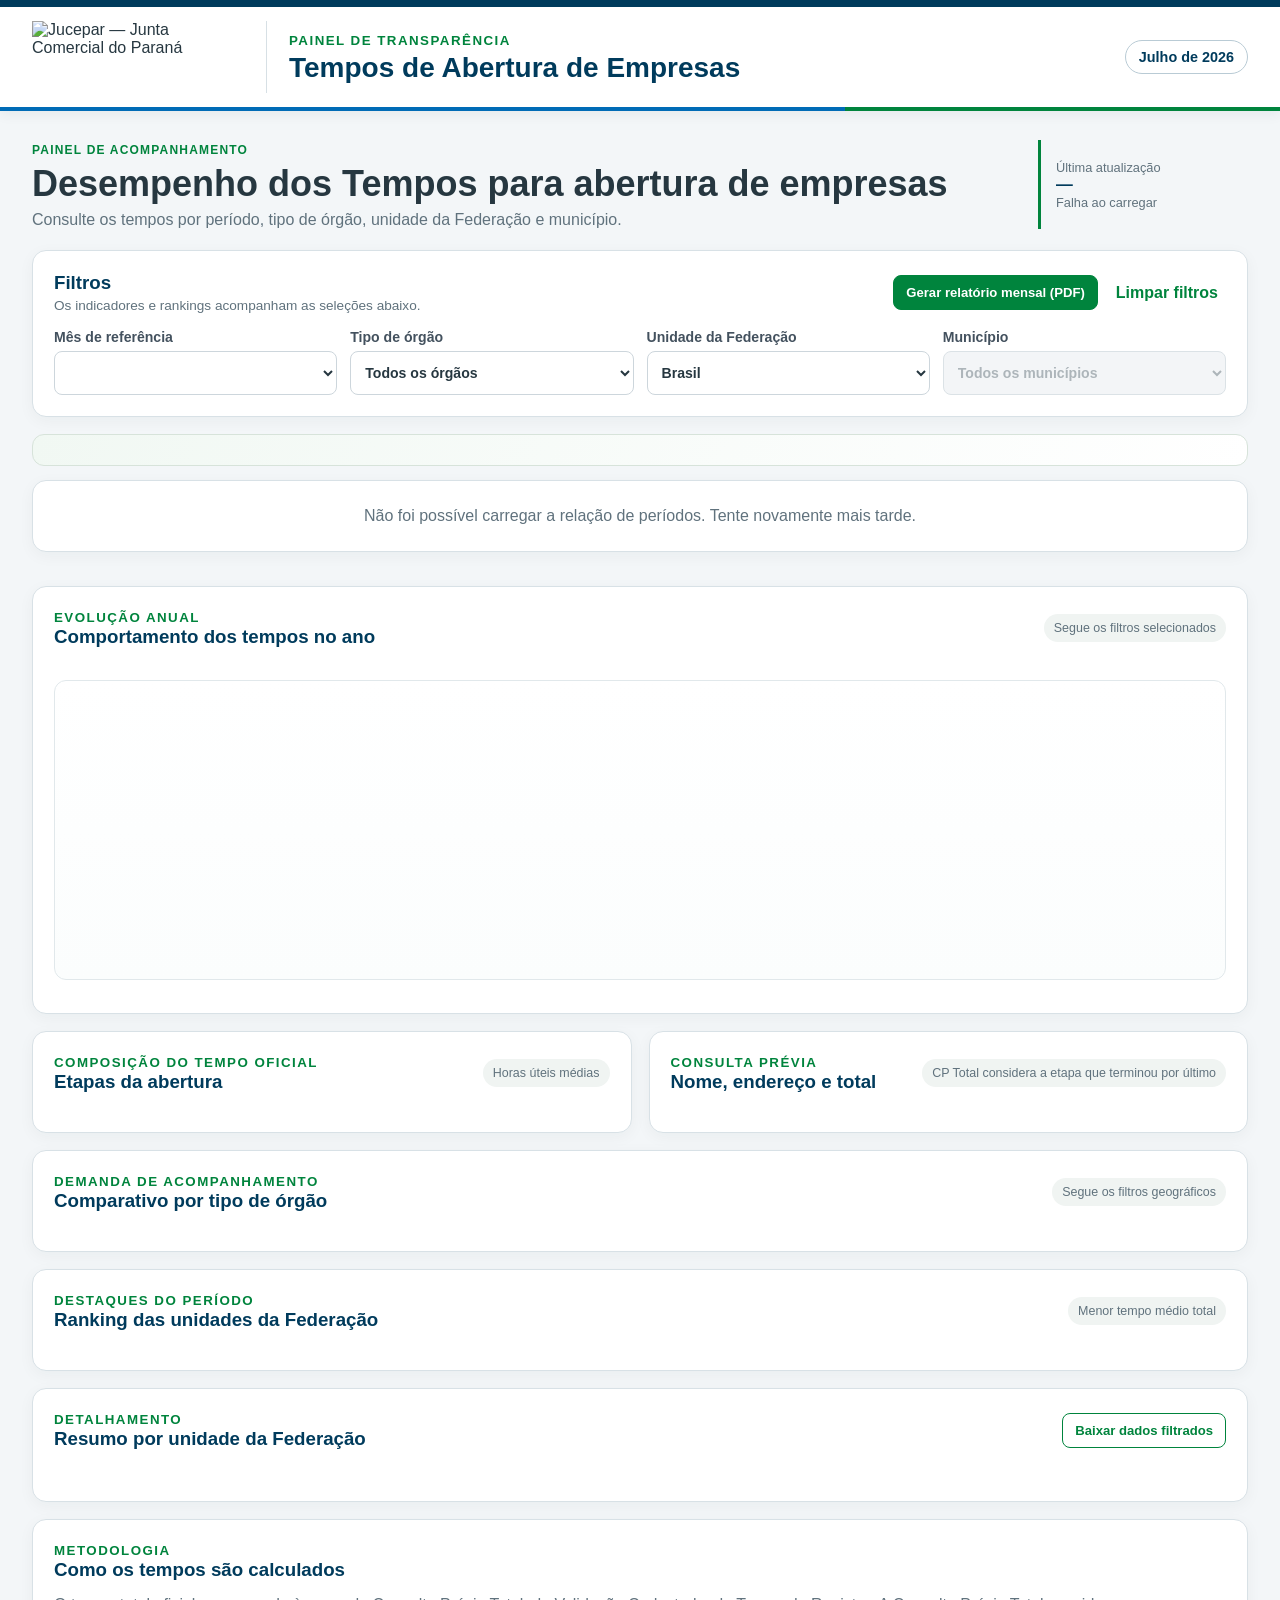
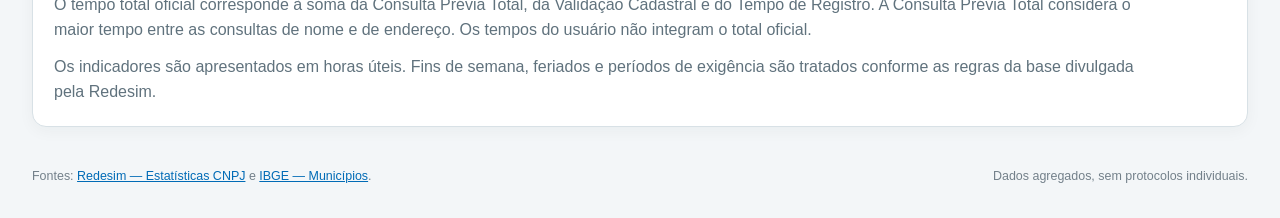
==== index.html @ 3cfc3745 "Add files via upload" ====
<!doctype html>
<html lang="pt-BR">
<head>
  <meta charset="utf-8">
  <meta name="viewport" content="width=device-width,initial-scale=1">
  <meta name="description" content="Painel de Tempos de Abertura de Empresas da Jucepar">
  <title>PAINEL DE TEMPOS DE ABERTURA DE EMPRESAS — Jucepar</title>
  <link rel="stylesheet" href="estilos.css">
</head>
<body>
  <header class="topo">
    <div class="topo-interno">
      <img src="imagens/jucepar-logo-horizontal.png" alt="Jucepar — Junta Comercial do Paraná">
      <div>
        <small>Painel de transparência</small>
        <h1>Tempos de Abertura de Empresas</h1>
      </div>
      <span id="competencia-topo">Julho de 2026</span>
    </div>
  </header>

  <main class="pagina">
    <section class="apresentacao">
      <div>
        <b>Painel de acompanhamento</b>
        <h2>Desempenho dos Tempos para abertura de empresas</h2>
        <p>Consulte os tempos por período, tipo de órgão, unidade da Federação e município.</p>
      </div>
      <aside>
        <small>Última atualização</small>
        <strong id="atualizacao">—</strong>
        <small id="status-dados">Carregando dados</small>
      </aside>
    </section>

    <section class="caixa filtros" aria-labelledby="titulo-filtros">
      <div class="titulo-secao">
        <div>
          <h3 id="titulo-filtros">Filtros</h3>
          <p>Os indicadores e rankings acompanham as seleções abaixo.</p>
        </div>
        <div class="acoes-filtros">
          <button id="gerar-relatorio" class="botao principal" type="button">Gerar relatório mensal (PDF)</button>
          <button id="limpar" class="botao-link" type="button">Limpar filtros</button>
        </div>
      </div>
      <div class="grade-filtros">
        <label>Mês de referência<select id="periodo"></select></label>
        <label>Tipo de órgão<select id="orgao"><option value="TODOS">Todos os órgãos</option></select></label>
        <label>Unidade da Federação<select id="uf"><option value="BR">Brasil</option></select></label>
        <label>Município<select id="municipio" disabled><option value="">Todos os municípios</option></select></label>
      </div>
    </section>

    <aside id="avisos-periodos" class="aviso-periodos oculto" aria-live="polite"></aside>

    <section id="recorte" class="recorte" aria-live="polite"></section>
    <section id="indicadores" class="indicadores" aria-live="polite"></section>

    <section class="caixa evolucao-anual" aria-labelledby="titulo-evolucao">
      <div class="cabecalho-caixa">
        <div><small>Evolução anual</small><h3 id="titulo-evolucao">Comportamento dos tempos no ano</h3></div>
        <span id="evolucao-recorte">Segue os filtros selecionados</span>
      </div>
      <div id="evolucao-controles" class="evolucao-controles" role="group" aria-label="Indicador apresentado no gráfico"></div>
      <div id="evolucao-grafico" class="grafico-linha" aria-live="polite"></div>
      <p id="evolucao-nota" class="nota"></p>
    </section>

    <div class="duas-colunas">
      <section class="caixa">
        <div class="cabecalho-caixa">
          <div><small>Composição do tempo oficial</small><h3>Etapas da abertura</h3></div>
          <span>Horas úteis médias</span>
        </div>
        <div id="composicao" class="barras"></div>
      </section>
      <section class="caixa">
        <div class="cabecalho-caixa">
          <div><small>Consulta Prévia</small><h3>Nome, endereço e total</h3></div>
          <span>CP Total considera a etapa que terminou por último</span>
        </div>
        <div id="consulta-previa" class="barras"></div>
      </section>
    </div>

    <section class="caixa">
      <div class="cabecalho-caixa">
        <div><small>Demanda de acompanhamento</small><h3>Comparativo por tipo de órgão</h3></div>
        <span>Segue os filtros geográficos</span>
      </div>
      <div class="tabela-wrap"><table id="comparativo-orgaos"></table></div>
    </section>

    <section class="caixa">
      <div class="cabecalho-caixa">
        <div><small>Destaques do período</small><h3 id="ranking-titulo">Ranking das unidades da Federação</h3></div>
        <span id="ranking-info">Menor tempo médio total</span>
      </div>
      <div id="ranking-destaques" class="ranking"></div>
    </section>

    <section class="caixa">
      <div class="cabecalho-caixa">
        <div><small>Detalhamento</small><h3 id="tabela-titulo">Resumo por unidade da Federação</h3></div>
        <div class="acoes-cabecalho">
          <button id="mostrar-todos-municipios" class="botao oculto" type="button" aria-expanded="false">Mostrar todos os municípios</button>
          <button id="baixar" class="botao" type="button">Baixar dados filtrados</button>
        </div>
      </div>
      <div class="tabela-wrap"><table id="tabela-detalhes"></table></div>
      <p id="nota-ranking" class="nota"></p>
    </section>

    <section class="caixa metodologia">
      <div><small>Metodologia</small><h3>Como os tempos são calculados</h3></div>
      <p>O tempo total oficial corresponde à soma da Consulta Prévia Total, da Validação Cadastral e do Tempo de Registro. A Consulta Prévia Total considera o maior tempo entre as consultas de nome e de endereço. Os tempos do usuário não integram o total oficial.</p>
      <p>Os indicadores são apresentados em horas úteis. Fins de semana, feriados e períodos de exigência são tratados conforme as regras da base divulgada pela Redesim.</p>
    </section>
  </main>

  <footer class="rodape">
    <span>Fontes: <a href="https://estatistica.redesim.gov.br/tempos-abertura" target="_blank" rel="noopener">Redesim — Estatísticas CNPJ</a> e <a href="https://www.ibge.gov.br/explica/codigos-dos-municipios.php" target="_blank" rel="noopener">IBGE — Municípios</a>.</span>
    <span>Dados agregados, sem protocolos individuais.</span>
  </footer>

  <script src="painel.js" defer></script>
</body>
</html>
---- estilos.css ----
:root{
  --azul:#003b5c;--azul2:#006bb6;--verde:#00843d;--verde2:#16a05a;
  --texto:#263740;--muted:#60727d;--linha:#d8e1e6;--fundo:#f3f6f8;--branco:#fff;
  --oab:#8f1d2c;--sombra:0 4px 16px #1f372b0b
}
*{box-sizing:border-box}
html{scroll-behavior:smooth}
body{margin:0;background:var(--fundo);color:var(--texto);font-family:"Segoe UI",Arial,sans-serif;font-size:16px}
button,input,select{font:inherit}.oculto{display:none!important}
.topo{position:relative;background:#fff;border-top:7px solid var(--azul);border-bottom:4px solid var(--azul2);box-shadow:0 3px 12px #15364712}
.topo:after{content:"";position:absolute;right:0;bottom:-4px;width:34%;height:4px;background:var(--verde)}
.topo-interno{max-width:1440px;margin:auto;padding:14px 32px;display:flex;align-items:center;gap:22px}
.topo img{width:235px;height:72px;object-fit:contain;object-position:left;padding-right:22px;border-right:1px solid #d7e0e5}
.topo small,.cabecalho-caixa small,.metodologia small{color:var(--verde);font-weight:800;text-transform:uppercase;letter-spacing:.11em}
.topo h1{margin:3px 0 0;color:var(--azul);font-size:1.75rem}
.topo-interno>span{margin-left:auto;border:1px solid #b9cbd5;border-radius:99px;padding:8px 13px;color:var(--azul);font-weight:700;font-size:.9rem}
.pagina{max-width:1440px;margin:auto;padding:29px 32px 20px}
.apresentacao{display:flex;justify-content:space-between;gap:30px;margin-bottom:21px}
.apresentacao b{color:var(--verde);text-transform:uppercase;letter-spacing:.1em;font-size:.75rem}
.apresentacao h2{margin:5px 0 7px;font-size:2.25rem;line-height:1.15}
.apresentacao p,.titulo-secao p{margin:0;color:var(--muted)}
.apresentacao aside{border-left:3px solid var(--verde);padding-left:15px;display:grid;align-content:center;min-width:210px}
.apresentacao aside small{color:var(--muted);font-size:.8rem}.apresentacao aside strong{font-size:1.05rem;color:var(--azul)}
.caixa,.indicador{background:#fff;border:1px solid var(--linha);border-radius:14px;box-shadow:var(--sombra)}
.caixa{padding:21px;margin-bottom:17px}
.titulo-secao,.cabecalho-caixa{display:flex;justify-content:space-between;align-items:center;gap:18px}
.titulo-secao h3,.cabecalho-caixa h3,.metodologia h3{margin:0;color:var(--azul)}
.titulo-secao p{font-size:.85rem;margin-top:4px}.cabecalho-caixa{margin-bottom:18px}
.cabecalho-caixa>span{font-size:.78rem;color:var(--muted);background:#f0f4f2;padding:7px 10px;border-radius:99px;text-align:center}
.botao-link{border:0;background:none;color:var(--verde);font-weight:700;cursor:pointer;padding:8px}
.acoes-filtros{display:flex;align-items:center;justify-content:flex-end;gap:10px;flex-wrap:wrap}
.grade-filtros{display:grid;grid-template-columns:repeat(4,1fr);gap:13px;margin-top:16px}
label{font-size:.88rem;font-weight:700;color:#43515e}select{width:100%;margin-top:6px;height:44px;border:1px solid #cdd6dc;border-radius:8px;background:#fff;padding:0 10px;color:var(--texto)}
select:focus,button:focus-visible{outline:3px solid #61a9d466;outline-offset:2px}select:disabled{background:#eef2f4;color:#8b969d}
.aviso-periodos{margin:-2px 0 14px;padding:13px 17px;border:1px solid #dfcf9b;border-left:5px solid #c28a00;border-radius:10px;background:#fffaf0;color:#5b4a1f;font-size:.82rem;line-height:1.45}.aviso-periodos strong{color:#6b510d}.aviso-periodos ul{margin:5px 0 0;padding-left:19px}.aviso-periodos li+li{margin-top:3px}
.recorte{display:flex;align-items:center;justify-content:space-between;gap:16px;padding:15px 18px;margin-bottom:14px;border:1px solid #d7e3da;border-radius:12px;background:linear-gradient(120deg,#f1f8f3,#fff)}
.recorte strong{color:var(--azul);font-size:1.05rem}.recorte span{color:var(--muted);font-size:.87rem}.recorte.oab{border-left:5px solid var(--oab)}
.indicadores{display:grid;grid-template-columns:repeat(4,1fr);gap:11px;margin-bottom:17px}
.indicador{padding:17px;min-height:142px;display:flex;flex-direction:column}
.indicador span{font-size:.8rem;font-weight:700;color:#52606d}.indicador strong{margin:12px 0 7px;color:var(--azul);font-size:1.9rem;line-height:1.05}.indicador small{margin-top:auto;color:#7a8792;font-size:.76rem;line-height:1.35}
.indicador.principal{background:linear-gradient(145deg,#003b5c,#00669b);border:0}.indicador.principal>*{color:#fff}
.indicador.oab{border-top:4px solid var(--oab)}
.evolucao-anual{overflow:hidden}.evolucao-controles{display:flex;gap:8px;flex-wrap:wrap;margin-bottom:14px}.evolucao-controles button{border:1px solid #c9d7de;border-radius:99px;background:#fff;color:var(--azul);padding:7px 11px;font-size:.78rem;font-weight:700;cursor:pointer}.evolucao-controles button:hover{background:#eef6f9}.evolucao-controles button.ativo{border-color:var(--azul2);background:var(--azul);color:#fff}.grafico-linha{min-height:300px;border:1px solid #e1e8eb;border-radius:12px;background:linear-gradient(180deg,#fff,#fbfdfd);padding:10px}.grafico-linha svg{display:block;width:100%;height:auto;min-height:275px}.grafico-linha .grade{stroke:#dfe7ea;stroke-width:1}.grafico-linha .eixo{stroke:#90a2ac;stroke-width:1}.grafico-linha .serie{fill:none;stroke:var(--azul2);stroke-width:3;stroke-linecap:round;stroke-linejoin:round}.grafico-linha .ponto{fill:var(--verde);stroke:#fff;stroke-width:2}.grafico-linha .rotulo-eixo{fill:#687984;font-size:12px}.grafico-linha .rotulo-valor{fill:var(--azul);font-size:12px;font-weight:700}.grafico-linha .mes-ausente{fill:#9aa6ad;font-size:11px}.grafico-linha .estado-vazio{min-height:275px;display:grid;place-items:center}.carregando-grafico{min-height:275px;display:grid;place-items:center;color:var(--muted)}
.duas-colunas{display:grid;grid-template-columns:1fr 1fr;gap:17px}
.barras{display:grid;gap:16px}.barra p{display:flex;justify-content:space-between;gap:12px;margin:0 0 6px;font-size:.86rem}.barra p b{color:var(--azul)}
.barra>div{height:12px;background:#edf1f2;border-radius:99px;overflow:hidden}.barra i{display:block;height:100%;min-width:2px;background:linear-gradient(90deg,var(--azul2),var(--verde));border-radius:99px}
.ranking{display:grid;grid-template-columns:repeat(5,minmax(0,1fr));gap:12px}.cartao-ranking{position:relative;min-width:0;padding:18px 14px;border:1px solid #dce6df;border-radius:13px;background:#fff}.cartao-ranking.posicao-1{border-color:#d1af45;background:#fffdf5}.cartao-ranking.selecionado{box-shadow:inset 0 0 0 2px var(--verde)}
.cartao-ranking>em{position:absolute;right:10px;top:8px;font-style:normal;font-size:.72rem;font-weight:800}.cartao-ranking h4{margin:0 30px 5px 0;color:var(--azul);font-size:.82rem;line-height:1.25;min-height:2.1em;overflow-wrap:anywhere}.cartao-ranking p{margin:0;color:var(--muted);font-size:.75rem}.cartao-ranking .numero{margin-top:8px;color:var(--verde)}.cartao-ranking .numero strong{font-size:1.25rem;display:block}.cartao-ranking .numero small{display:block;color:var(--muted);margin-top:2px}
.botao{border:1px solid var(--verde);color:var(--verde);background:#fff;border-radius:8px;padding:9px 12px;font-size:.82rem;font-weight:700;text-decoration:none;cursor:pointer}.botao:hover{background:#eef8f1}.botao:disabled{border-color:#b7c2c8;background:#eef2f4;color:#7e8b93;cursor:not-allowed}.botao.principal{background:var(--verde);color:#fff}.botao.principal:hover{background:#006f34}
.acoes-cabecalho{display:flex;align-items:center;justify-content:flex-end;gap:10px;flex-wrap:wrap}.acoes-cabecalho .botao{white-space:nowrap}
.tabela-wrap{overflow:auto;max-width:100%}table{width:100%;border-collapse:collapse;font-size:.83rem}th,td{padding:10px 12px;border-bottom:1px solid #e5eaed;text-align:right;white-space:nowrap}th{position:sticky;top:0;background:#f1f5f3;color:#596774;font-size:.7rem;text-transform:uppercase;z-index:1}th:first-child,td:first-child{text-align:left}tr.destaque td{background:#eef8f1;font-weight:700}tr.destaque-oab td{background:#fff3f5;color:#65131f;font-weight:700}tbody tr:hover td{background:#f7faf8}
.nota{margin:12px 0 0;color:var(--muted);font-size:.78rem}.metodologia p{color:var(--muted);line-height:1.55;margin:12px 0 0;max-width:1100px}
.rodape{max-width:1440px;margin:auto;padding:5px 32px 35px;display:flex;justify-content:space-between;gap:20px;color:#73808a;font-size:.78rem}.rodape a{color:var(--azul2)}
.estado-vazio{padding:26px;text-align:center;color:var(--muted)}.indicadores>.estado-vazio{grid-column:1/-1}.estado-vazio-principal{display:grid;gap:8px;justify-items:center;background:#fff;border:1px solid var(--linha);border-left:5px solid var(--oab);border-radius:14px;box-shadow:var(--sombra)}.estado-vazio-principal strong{color:var(--azul);font-size:1.05rem}.estado-vazio-principal span{max-width:720px;line-height:1.45}.tabela-wrap td>.estado-vazio{white-space:normal}
.conversor{max-width:980px;margin:auto;padding:30px 24px}.aviso{padding:18px 22px;margin-bottom:17px;border-left:4px solid var(--verde);background:#eaf5ee}.aviso p{margin:5px 0 0;line-height:1.5}.passo{display:grid;grid-template-columns:48px 1fr;gap:18px}.passo>span{width:42px;height:42px;border-radius:50%;display:grid;place-items:center;background:var(--azul);color:#fff;font-size:1.2rem;font-weight:800}.passo h2,.conversor .caixa>h2{margin:0 0 6px;color:var(--azul)}.passo p{margin:0 0 15px;color:var(--muted)}.linha-campos{display:grid;grid-template-columns:1fr 1fr;gap:14px;max-width:460px}.arquivo{display:inline-block;border:1px dashed var(--verde);padding:15px;border-radius:8px;color:var(--verde);cursor:pointer}.arquivo input{display:none}.resultado{margin-top:18px;padding:17px;border-radius:9px;background:#eff8f2}.resultado.erro{background:#fff0f0;color:#8a2222}.resultado h3{margin:0 0 10px}.resultado dl{display:grid;grid-template-columns:repeat(4,1fr);gap:10px}.resultado dt{font-size:.72rem;color:var(--muted)}.resultado dd{margin:2px 0 0;font-size:1.2rem;font-weight:800}.resultado .acoes{display:flex;gap:10px;flex-wrap:wrap;margin-top:14px}.conversor ol{line-height:1.8}code{background:#edf1f3;padding:2px 5px;border-radius:4px}
@media(max-width:1180px){.indicadores{grid-template-columns:repeat(3,1fr)}.ranking{grid-template-columns:repeat(3,1fr)}}
@media(max-width:800px){.topo-interno,.pagina{padding-left:18px;padding-right:18px}.topo-interno{flex-wrap:wrap}.topo img{width:190px;height:52px}.topo-interno>div{order:3;width:100%}.topo-interno>span{margin-left:0}.apresentacao{flex-direction:column}.grade-filtros,.indicadores{grid-template-columns:repeat(2,1fr)}.ranking{grid-template-columns:repeat(2,1fr)}.duas-colunas{grid-template-columns:1fr}.recorte{align-items:flex-start;flex-direction:column}.cabecalho-caixa{align-items:flex-start;flex-direction:column}.acoes-cabecalho,.acoes-filtros{width:100%;justify-content:flex-start}.resultado dl{grid-template-columns:repeat(2,1fr)}.grafico-linha{padding:4px;overflow-x:auto}.grafico-linha svg{min-width:720px}}
@media(max-width:520px){.topo h1{font-size:1.35rem}.apresentacao h2{font-size:1.75rem}.grade-filtros,.indicadores,.ranking{grid-template-columns:1fr}.caixa{padding:16px}.rodape{flex-direction:column;gap:6px}.linha-campos{grid-template-columns:1fr}.resultado dl{grid-template-columns:1fr}.passo{grid-template-columns:1fr}.passo>span{width:34px;height:34px;font-size:1rem}}
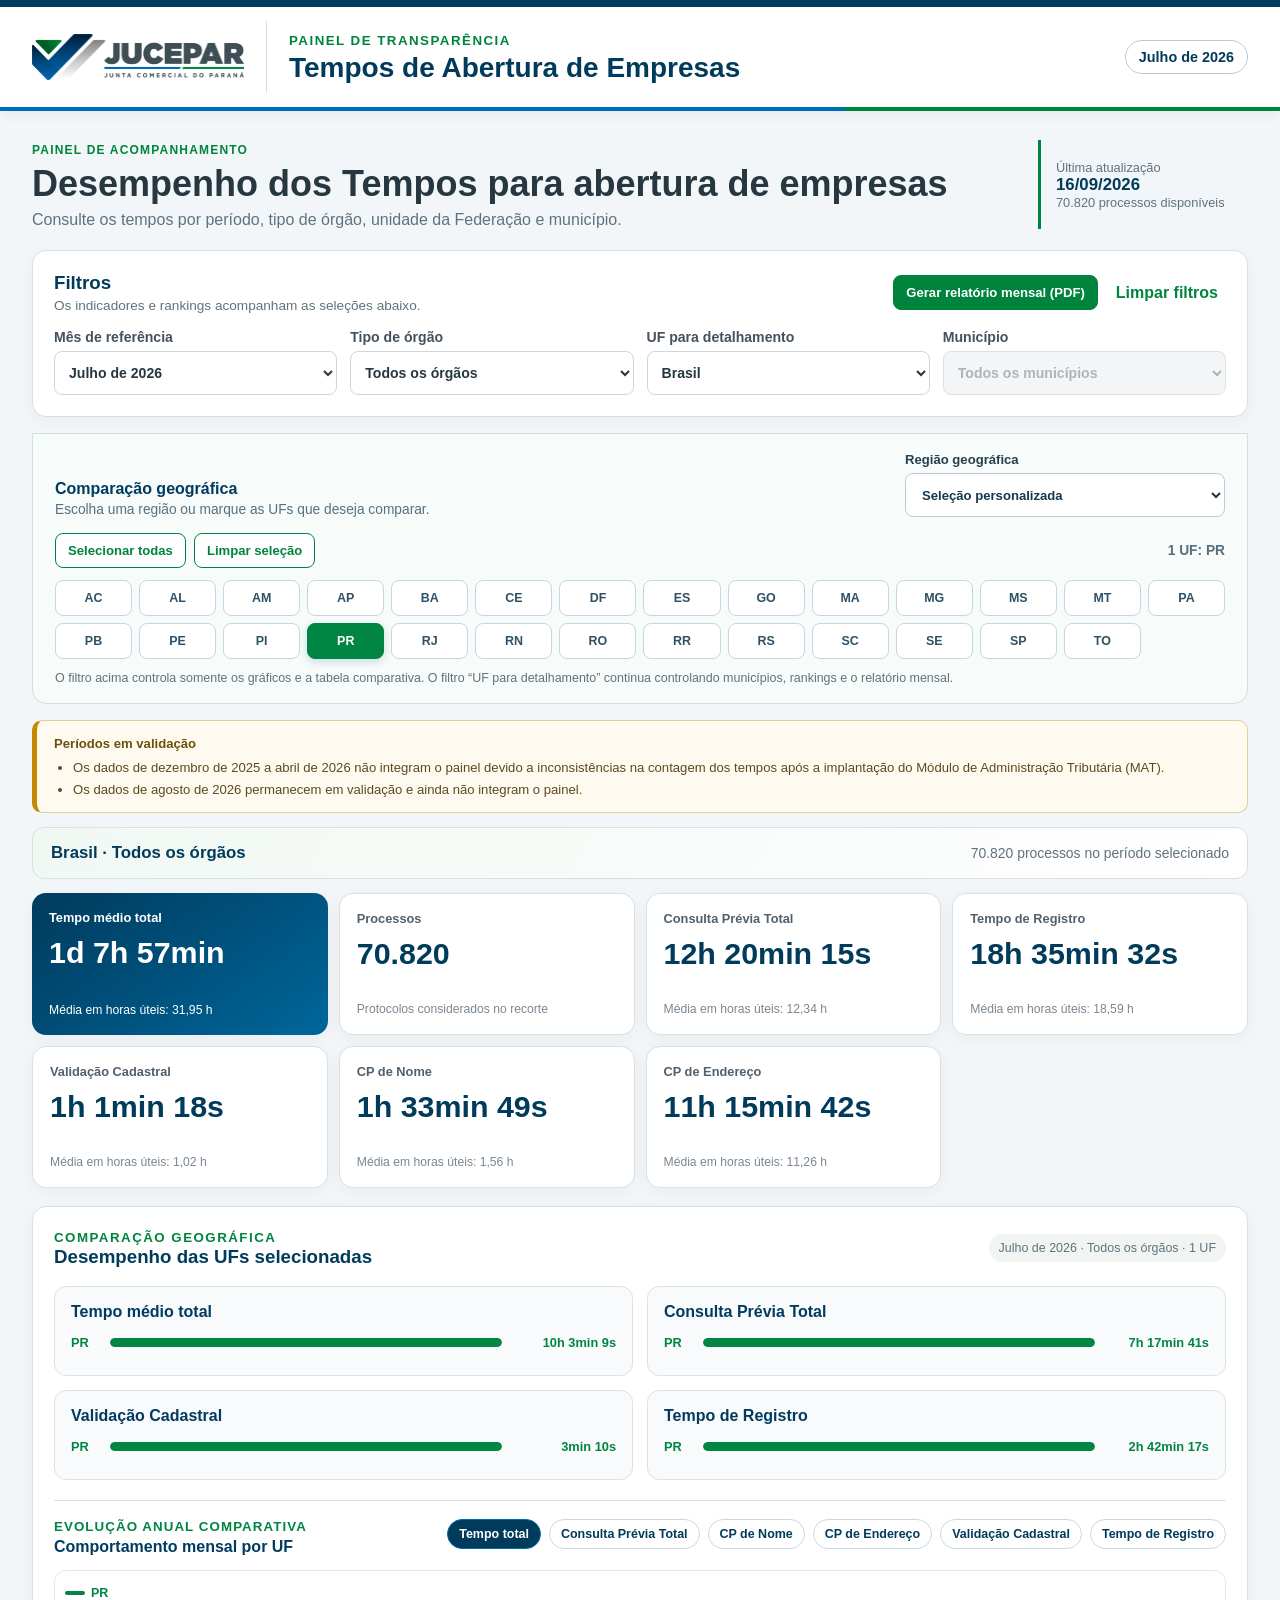
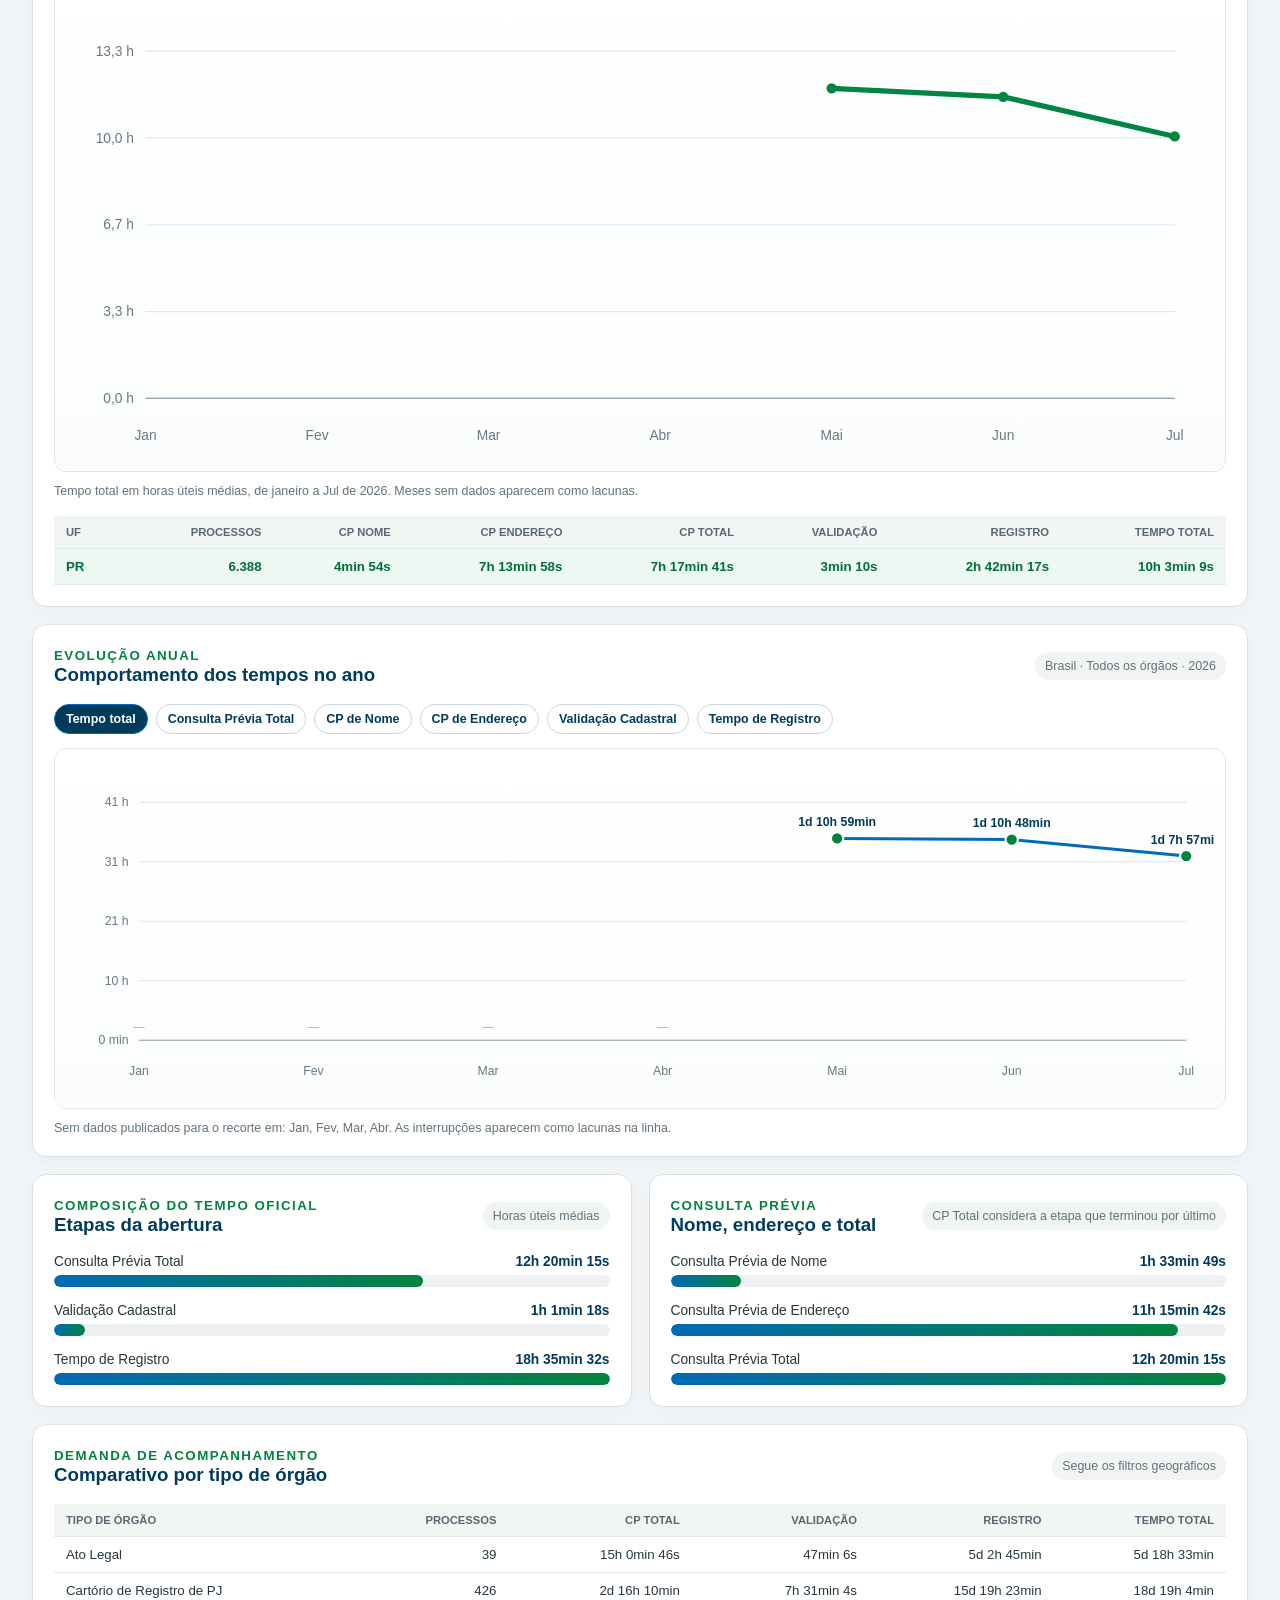
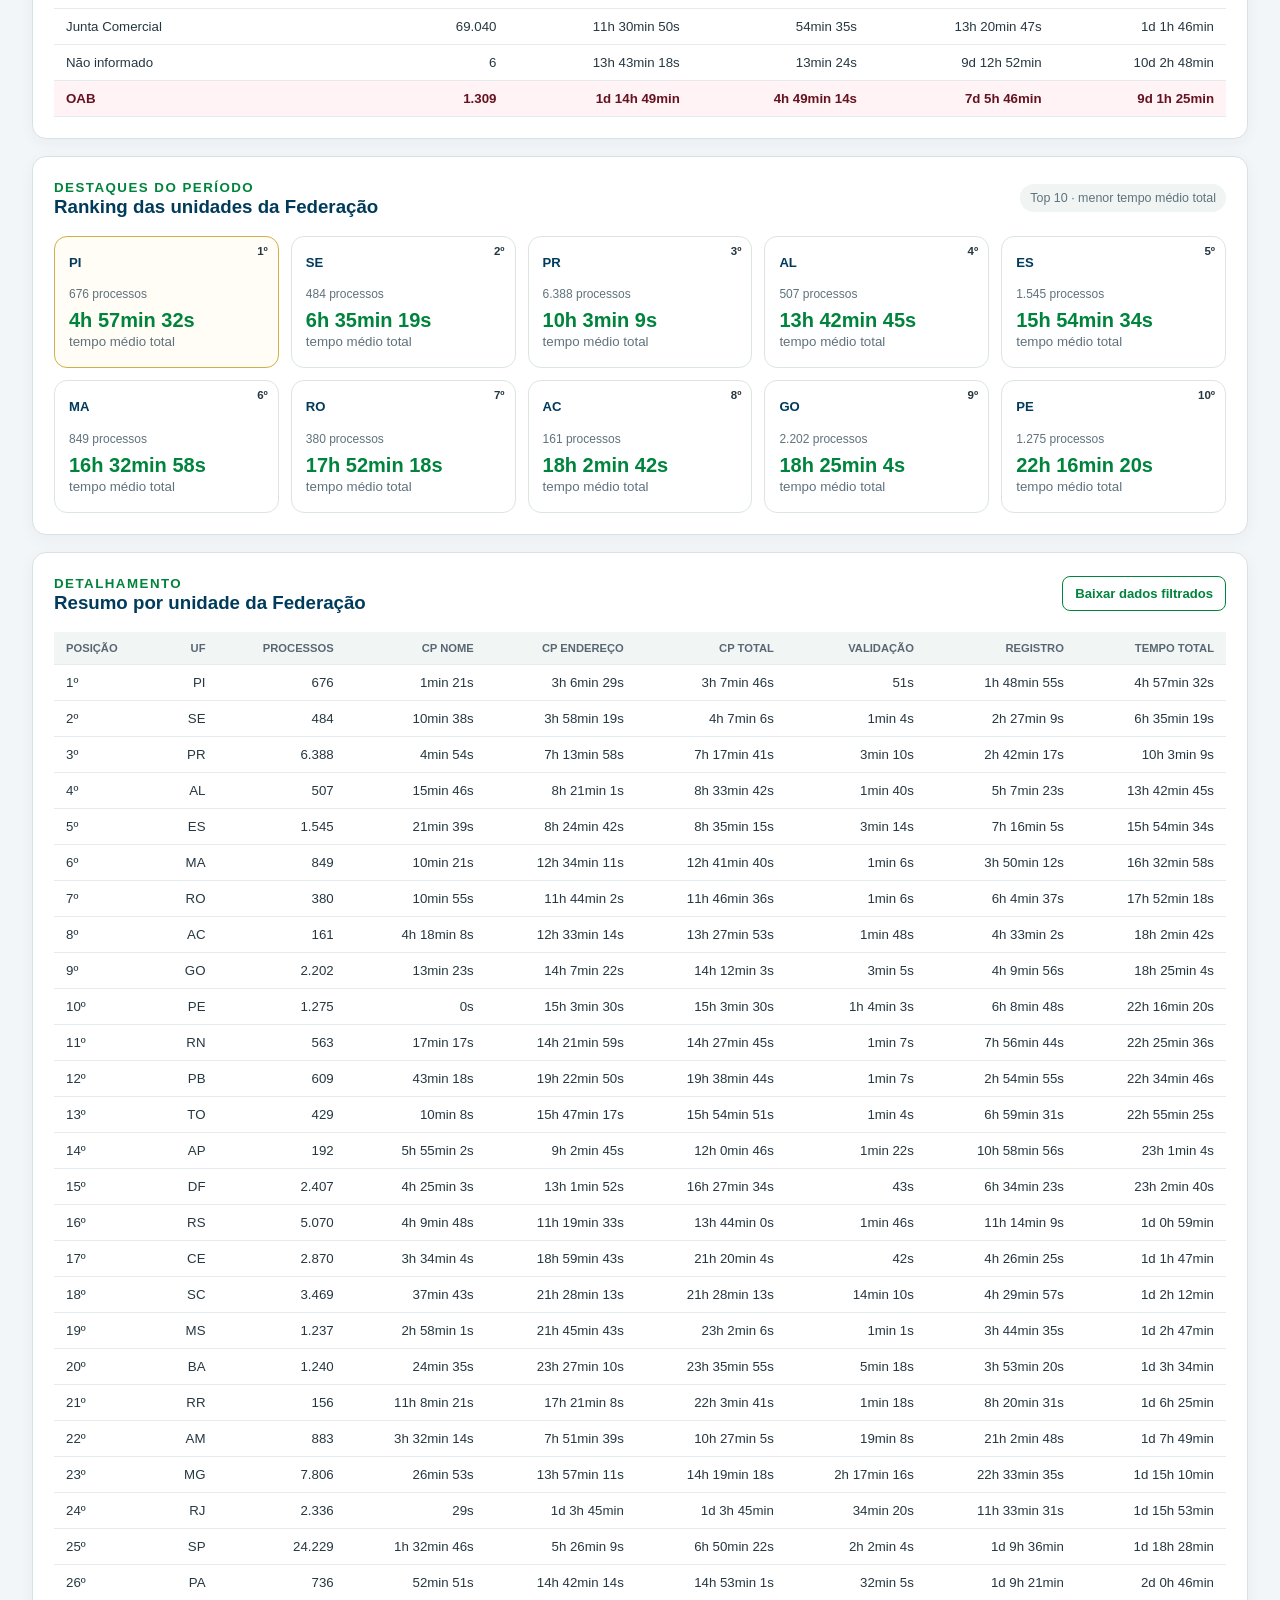
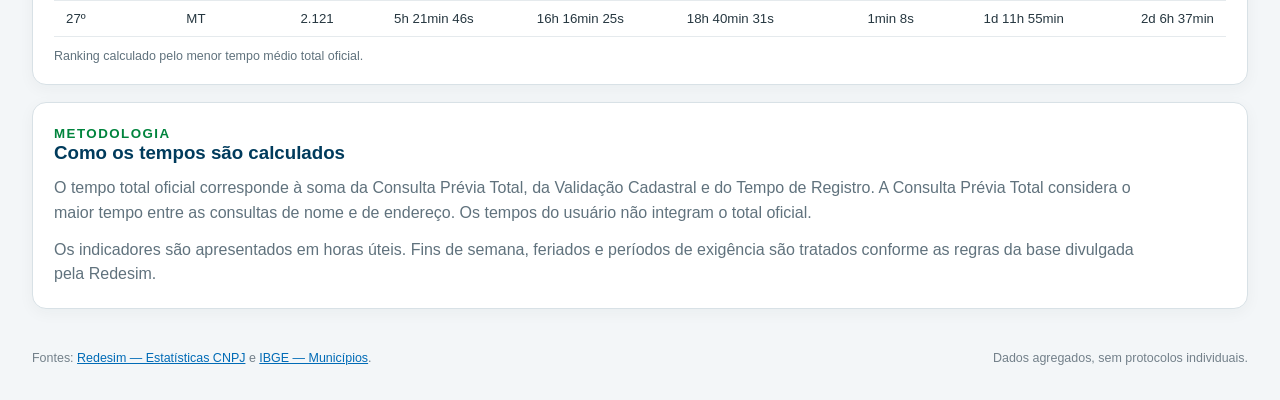
==== commit 0da3b029: "Ativar comparação geográfica no painel" ====
--- a/index.html
+++ b/index.html
@@ -47,7 +47,7 @@
       <div class="grade-filtros">
         <label>Mês de referência<select id="periodo"></select></label>
         <label>Tipo de órgão<select id="orgao"><option value="TODOS">Todos os órgãos</option></select></label>
-        <label>Unidade da Federação<select id="uf"><option value="BR">Brasil</option></select></label>
+        <label>UF para detalhamento<select id="uf"><option value="BR">Brasil</option></select></label>
         <label>Município<select id="municipio" disabled><option value="">Todos os municípios</option></select></label>
       </div>
     </section>
@@ -125,5 +125,6 @@
   </footer>
 
   <script src="painel.js" defer></script>
+  <script src="comparacao.js" defer></script>
 </body>
 </html>
--- a/estilos.css
+++ b/estilos.css
@@ -56,3 +56,227 @@
 @media(max-width:1180px){.indicadores{grid-template-columns:repeat(3,1fr)}.ranking{grid-template-columns:repeat(3,1fr)}}
 @media(max-width:800px){.topo-interno,.pagina{padding-left:18px;padding-right:18px}.topo-interno{flex-wrap:wrap}.topo img{width:190px;height:52px}.topo-interno>div{order:3;width:100%}.topo-interno>span{margin-left:0}.apresentacao{flex-direction:column}.grade-filtros,.indicadores{grid-template-columns:repeat(2,1fr)}.ranking{grid-template-columns:repeat(2,1fr)}.duas-colunas{grid-template-columns:1fr}.recorte{align-items:flex-start;flex-direction:column}.cabecalho-caixa{align-items:flex-start;flex-direction:column}.acoes-cabecalho,.acoes-filtros{width:100%;justify-content:flex-start}.resultado dl{grid-template-columns:repeat(2,1fr)}.grafico-linha{padding:4px;overflow-x:auto}.grafico-linha svg{min-width:720px}}
 @media(max-width:520px){.topo h1{font-size:1.35rem}.apresentacao h2{font-size:1.75rem}.grade-filtros,.indicadores,.ranking{grid-template-columns:1fr}.caixa{padding:16px}.rodape{flex-direction:column;gap:6px}.linha-campos{grid-template-columns:1fr}.resultado dl{grid-template-columns:1fr}.passo{grid-template-columns:1fr}.passo>span{width:34px;height:34px;font-size:1rem}}
+
+
+/* Comparação geográfica por regiões e múltiplas UFs */
+.comparacao-controles {
+  margin: -1px 0 18px;
+  padding: 18px 22px;
+  background: #f7fbf9;
+  border: 1px solid #cfe2d8;
+  border-radius: 0 0 14px 14px;
+}
+.comparacao-controles-topo {
+  display: grid;
+  grid-template-columns: 1fr minmax(220px, 320px);
+  gap: 24px;
+  align-items: end;
+}
+.comparacao-controles-topo > div {
+  display: grid;
+  gap: 4px;
+}
+.comparacao-controles-topo strong {
+  color: #003b60;
+  font-size: 1rem;
+}
+.comparacao-controles-topo span,
+#comparacao-resumo {
+  color: #547083;
+  font-size: .86rem;
+}
+.comparacao-controles-topo label {
+  color: #263f50;
+  font-size: .82rem;
+  font-weight: 700;
+}
+.comparacao-controles-topo select {
+  display: block;
+  width: 100%;
+  margin-top: 6px;
+  padding: 10px 12px;
+  color: #18384e;
+  background: #fff;
+  border: 1px solid #b9ccd8;
+  border-radius: 8px;
+  font: inherit;
+}
+.comparacao-acoes {
+  display: flex;
+  flex-wrap: wrap;
+  gap: 8px;
+  align-items: center;
+  margin: 16px 0 12px;
+}
+.comparacao-acoes #comparacao-resumo {
+  margin-left: auto;
+  font-weight: 700;
+}
+.comparacao-ufs {
+  display: grid;
+  grid-template-columns: repeat(14, minmax(42px, 1fr));
+  gap: 7px;
+}
+.uf-chip {
+  cursor: pointer;
+}
+.uf-chip input {
+  position: absolute;
+  opacity: 0;
+  pointer-events: none;
+}
+.uf-chip span {
+  display: grid;
+  min-height: 36px;
+  place-items: center;
+  color: #315166;
+  background: #fff;
+  border: 1px solid #c6d7e1;
+  border-radius: 8px;
+  font-size: .78rem;
+  font-weight: 800;
+  transition: .15s ease;
+}
+.uf-chip input:checked + span {
+  color: #fff;
+  background: #006eaa;
+  border-color: #006eaa;
+  box-shadow: 0 3px 8px rgba(0, 77, 122, .18);
+}
+.uf-chip.pr input:checked + span {
+  background: #008542;
+  border-color: #008542;
+}
+.uf-chip:hover span,
+.uf-chip input:focus-visible + span {
+  border-color: #006eaa;
+  transform: translateY(-1px);
+}
+.comparacao-geografica {
+  margin-top: 18px;
+}
+.comparacao-barras {
+  display: grid;
+  grid-template-columns: repeat(2, minmax(0, 1fr));
+  gap: 14px;
+  margin-top: 18px;
+}
+.comparacao-painel {
+  padding: 16px;
+  background: #f8fafb;
+  border: 1px solid #d8e3e9;
+  border-radius: 12px;
+}
+.comparacao-painel h4,
+.comparacao-evolucao h4 {
+  margin: 0 0 14px;
+  color: #003b60;
+  font-size: 1rem;
+}
+.comparacao-barra-linha {
+  display: grid;
+  grid-template-columns: 30px minmax(80px, 1fr) 105px;
+  gap: 9px;
+  align-items: center;
+  margin: 9px 0;
+  font-size: .8rem;
+}
+.comparacao-barra-linha strong {
+  color: #315166;
+}
+.comparacao-barra-linha.pr strong,
+.comparacao-barra-linha.pr em {
+  color: #008542;
+  font-weight: 800;
+}
+.comparacao-barra-linha em {
+  color: #315166;
+  font-style: normal;
+  text-align: right;
+  white-space: nowrap;
+}
+.comparacao-trilho {
+  height: 9px;
+  overflow: hidden;
+  background: #e6edf1;
+  border-radius: 10px;
+}
+.comparacao-trilho span {
+  display: block;
+  height: 100%;
+  border-radius: inherit;
+}
+.comparacao-evolucao {
+  margin-top: 20px;
+  padding-top: 18px;
+  border-top: 1px solid #d8e3e9;
+}
+.comparacao-evolucao-topo {
+  display: flex;
+  gap: 20px;
+  align-items: flex-start;
+  justify-content: space-between;
+}
+.comparacao-evolucao-topo small {
+  display: block;
+  margin-bottom: 4px;
+  color: #008542;
+  font-weight: 800;
+  letter-spacing: .08em;
+  text-transform: uppercase;
+}
+.comparacao-legenda {
+  display: flex;
+  flex-wrap: wrap;
+  gap: 8px 15px;
+  margin: 5px 0 12px;
+  color: #49697d;
+  font-size: .78rem;
+  font-weight: 700;
+}
+.comparacao-legenda span {
+  display: inline-flex;
+  gap: 6px;
+  align-items: center;
+}
+.comparacao-legenda span.pr {
+  color: #008542;
+  font-weight: 900;
+}
+.comparacao-legenda i {
+  width: 20px;
+  height: 4px;
+  border-radius: 4px;
+}
+#comparacao-linhas svg {
+  display: block;
+  width: 100%;
+  min-width: 620px;
+}
+#comparacao-linhas {
+  overflow-x: auto;
+}
+#comparacao-tabela {
+  margin-top: 18px;
+}
+#comparacao-tabela .linha-pr td {
+  color: #006f38;
+  background: #eef8f2;
+  font-weight: 700;
+}
+@media (max-width: 1050px) {
+  .comparacao-ufs { grid-template-columns: repeat(9, minmax(42px, 1fr)); }
+}
+@media (max-width: 760px) {
+  .comparacao-controles-topo,
+  .comparacao-barras {
+    grid-template-columns: 1fr;
+  }
+  .comparacao-ufs { grid-template-columns: repeat(6, minmax(42px, 1fr)); }
+  .comparacao-acoes #comparacao-resumo { width: 100%; margin-left: 0; }
+  .comparacao-evolucao-topo { display: block; }
+  .comparacao-barra-linha { grid-template-columns: 28px minmax(65px, 1fr) 92px; }
+}
+@media (max-width: 460px) {
+  .comparacao-ufs { grid-template-columns: repeat(4, minmax(42px, 1fr)); }
+}
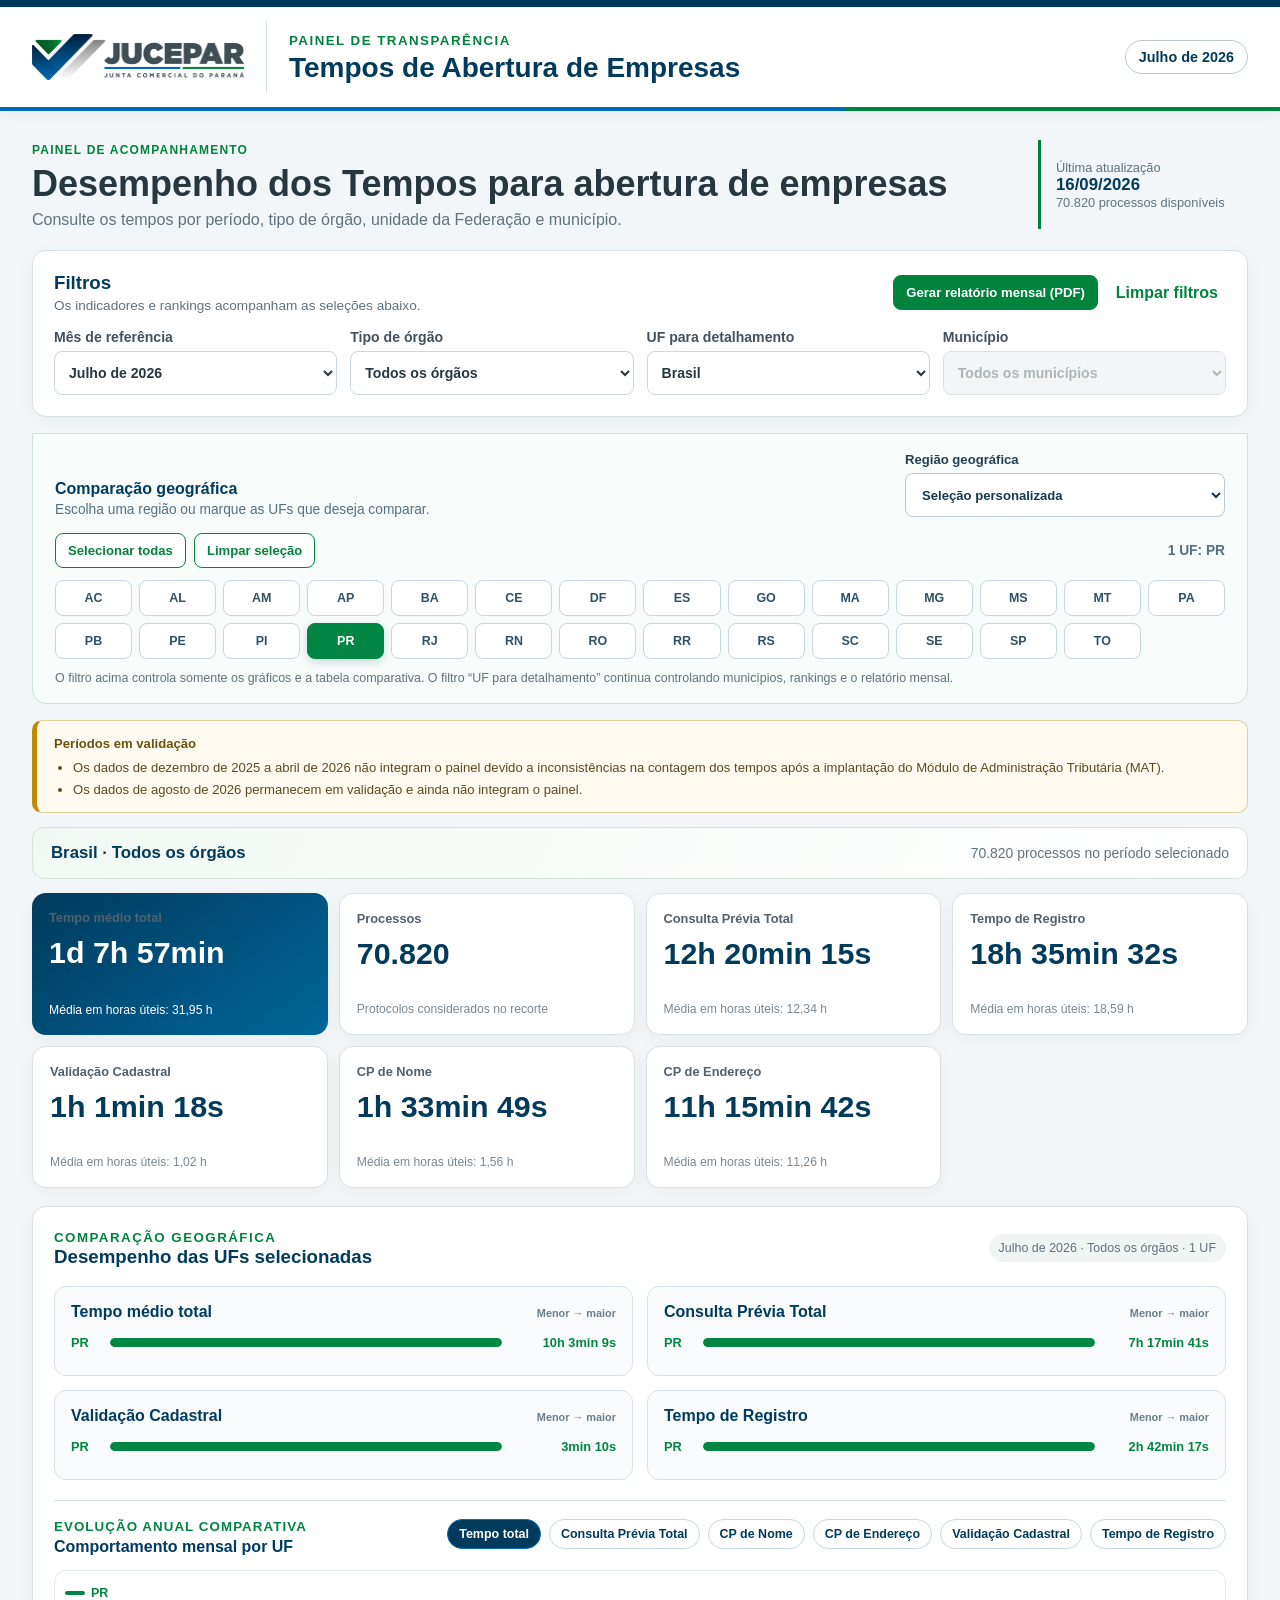
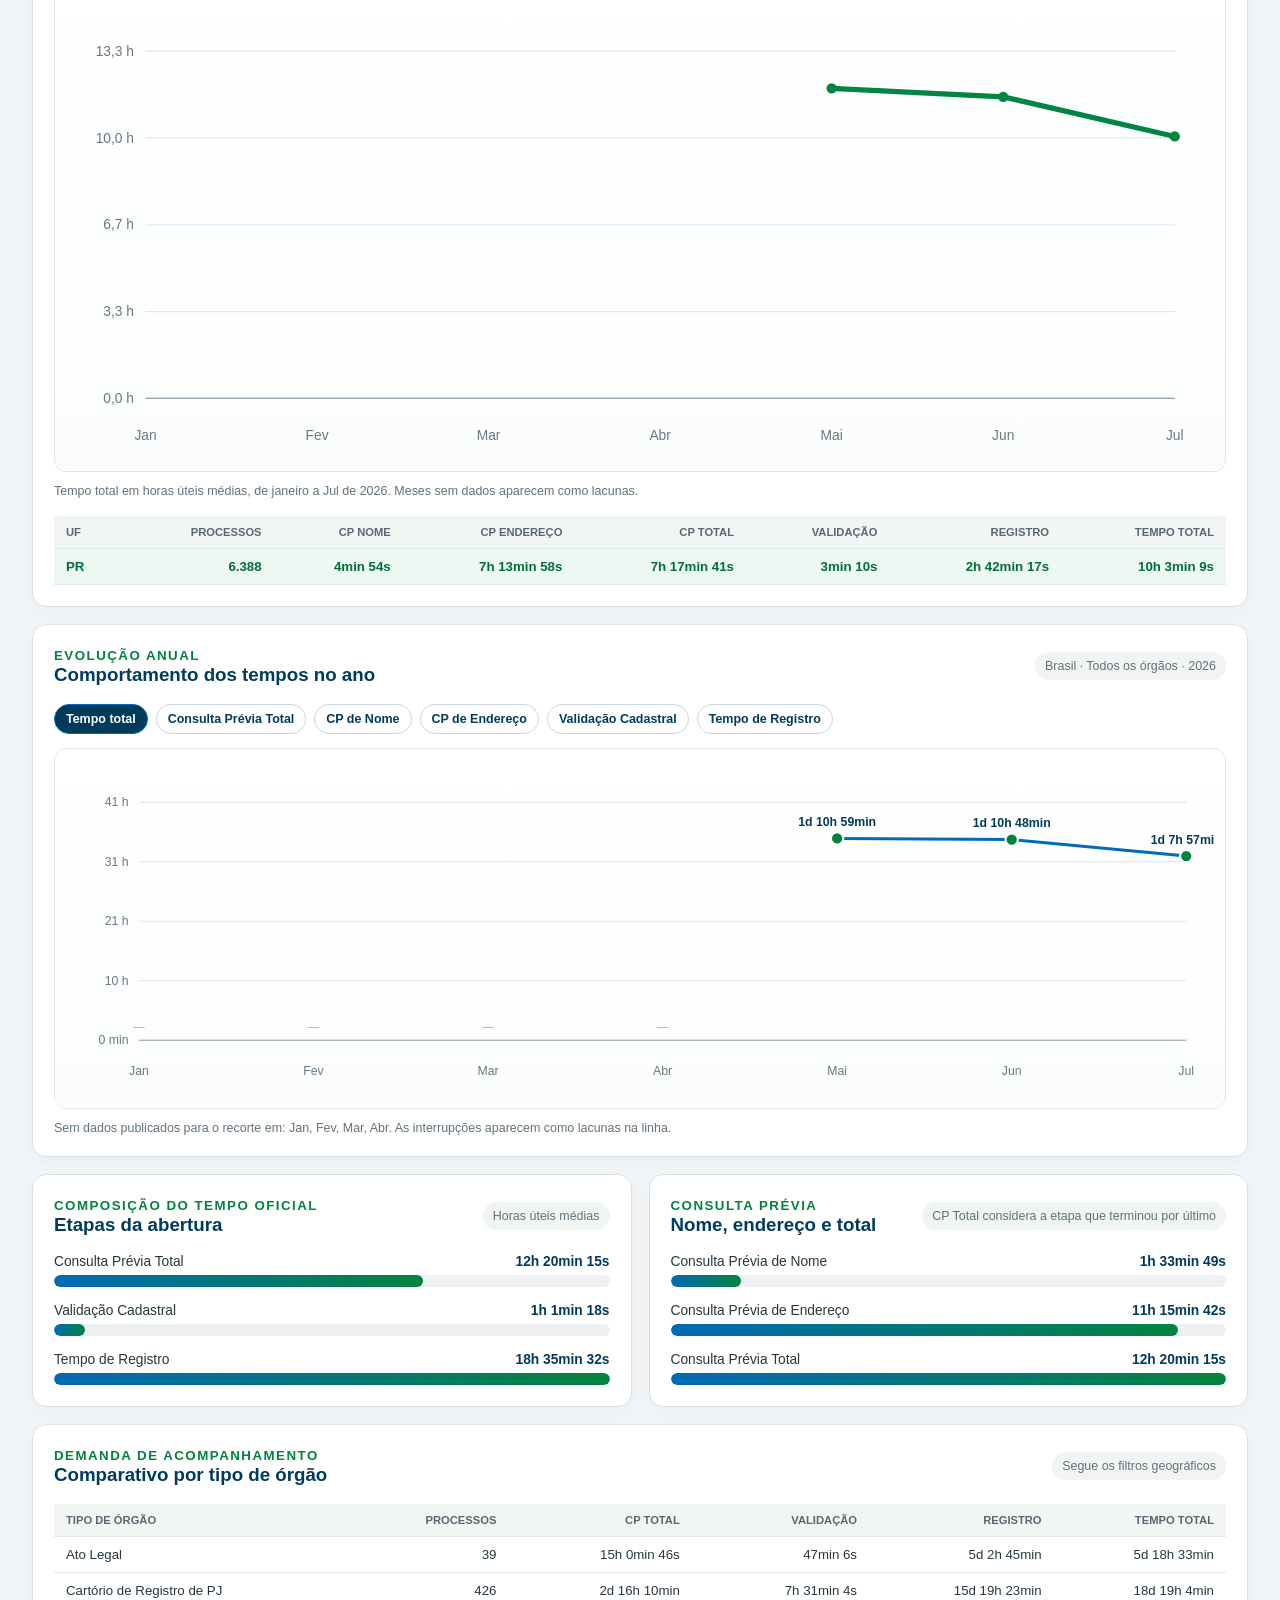
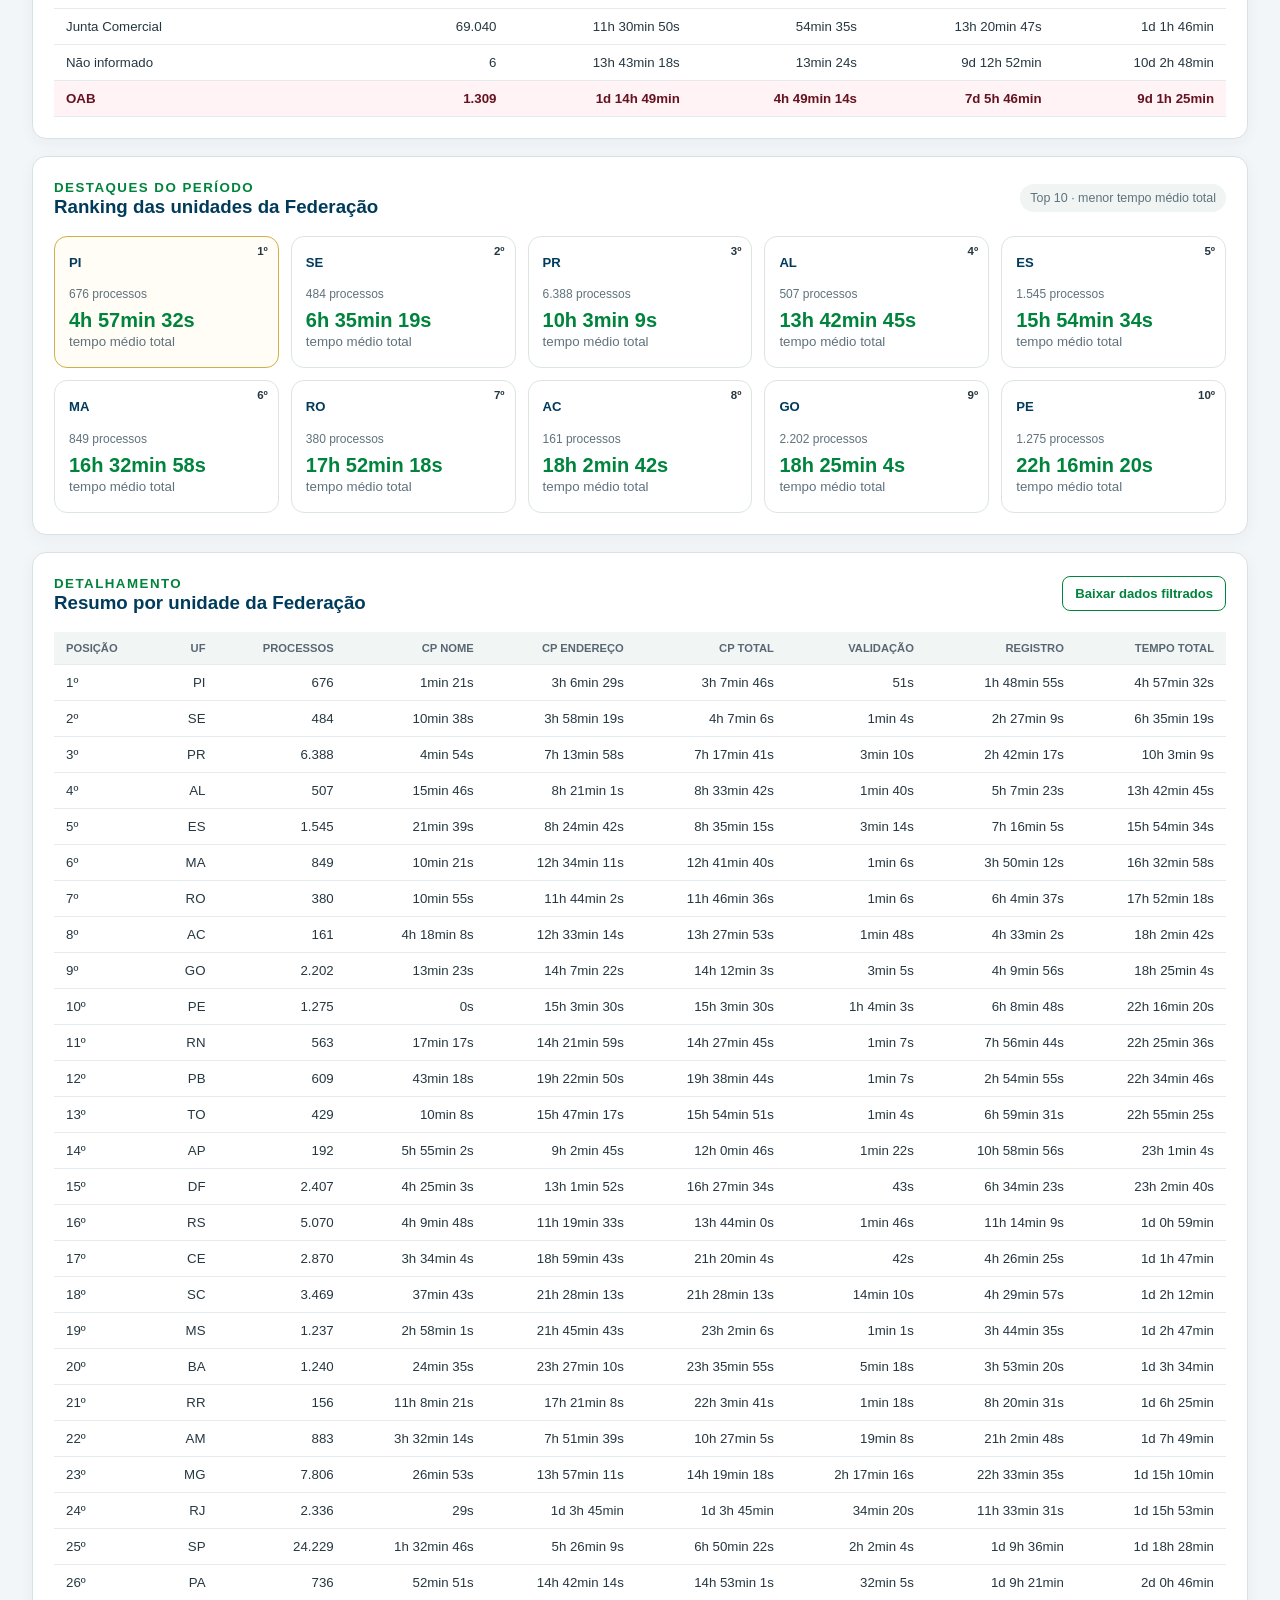
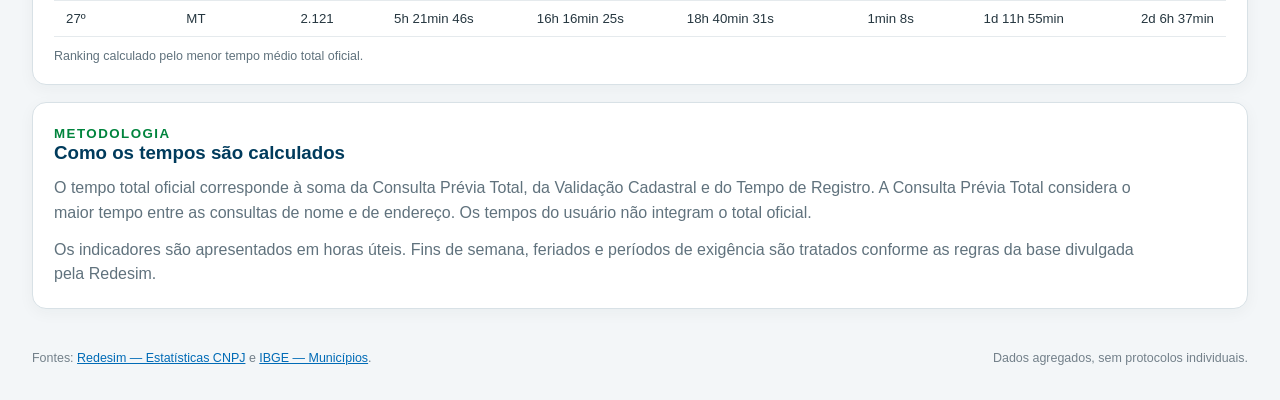
==== commit 305aeda3: "Atualizar cache do painel para versão 1.9" ====
--- a/index.html
+++ b/index.html
@@ -5,7 +5,7 @@
   <meta name="viewport" content="width=device-width,initial-scale=1">
   <meta name="description" content="Painel de Tempos de Abertura de Empresas da Jucepar">
   <title>PAINEL DE TEMPOS DE ABERTURA DE EMPRESAS — Jucepar</title>
-  <link rel="stylesheet" href="estilos.css">
+  <link rel="stylesheet" href="estilos.css?v=1.9">
 </head>
 <body>
   <header class="topo">
@@ -124,7 +124,7 @@
     <span>Dados agregados, sem protocolos individuais.</span>
   </footer>
 
-  <script src="painel.js" defer></script>
-  <script src="comparacao.js" defer></script>
+  <script src="painel.js?v=1.9" defer></script>
+  <script src="comparacao.js?v=1.9" defer></script>
 </body>
 </html>
--- a/estilos.css
+++ b/estilos.css
@@ -280,3 +280,49 @@
 @media (max-width: 460px) {
   .comparacao-ufs { grid-template-columns: repeat(4, minmax(42px, 1fr)); }
 }
+
+
+/* Posições nacionais dos indicadores */
+.indicador-topo {
+  display: flex;
+  gap: 10px;
+  align-items: flex-start;
+  justify-content: space-between;
+}
+.indicador .ranking-nacional {
+  max-width: 58%;
+  color: var(--verde);
+  font-size: .72rem;
+  font-weight: 800;
+  line-height: 1.25;
+  text-align: right;
+}
+.indicador.principal .ranking-nacional {
+  color: #d8f6e5;
+}
+.indicador.oab .ranking-nacional {
+  color: var(--oab);
+}
+.comparacao-painel h4 {
+  display: flex;
+  gap: 12px;
+  align-items: baseline;
+  justify-content: space-between;
+}
+.comparacao-painel h4 small {
+  color: #6b7f8b;
+  font-size: .68rem;
+  font-weight: 700;
+  white-space: nowrap;
+}
+@media (max-width: 460px) {
+  .indicador-topo {
+    display: block;
+  }
+  .indicador .ranking-nacional {
+    display: block;
+    max-width: none;
+    margin-top: 5px;
+    text-align: left;
+  }
+}
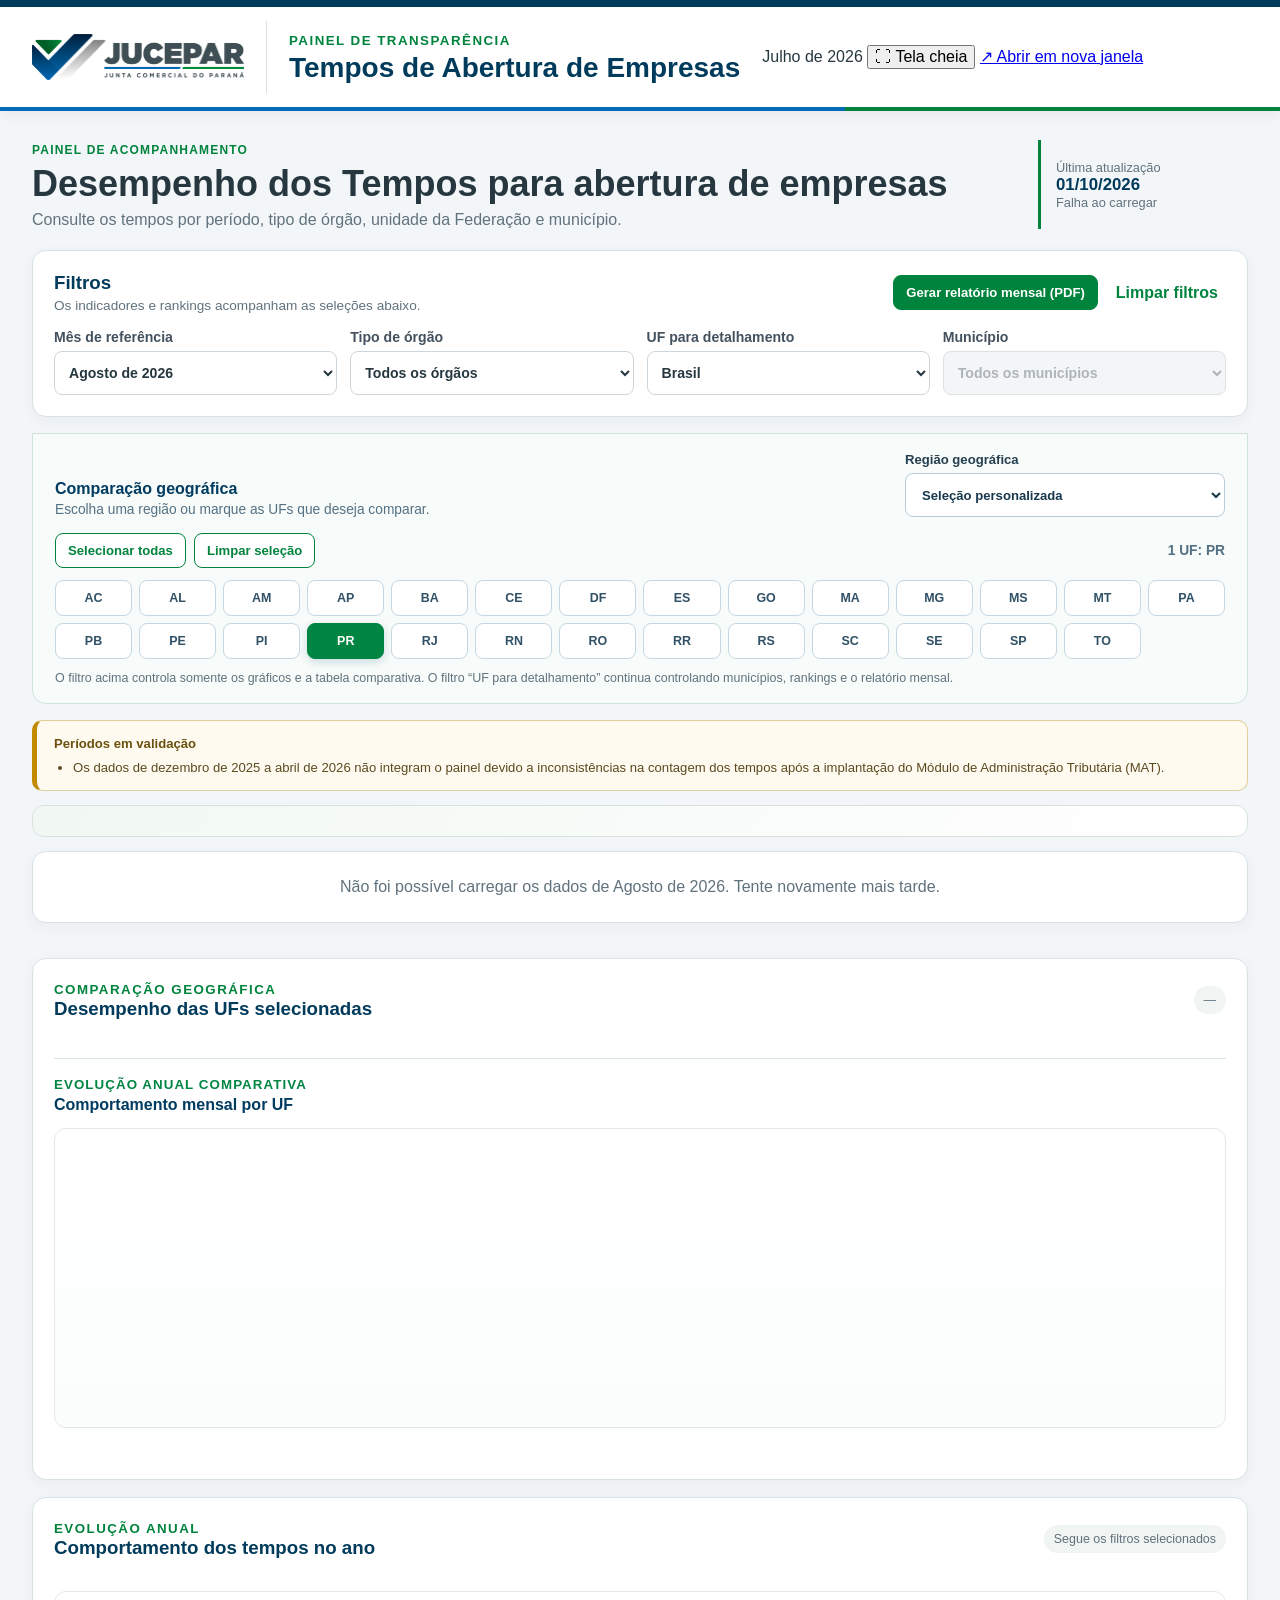
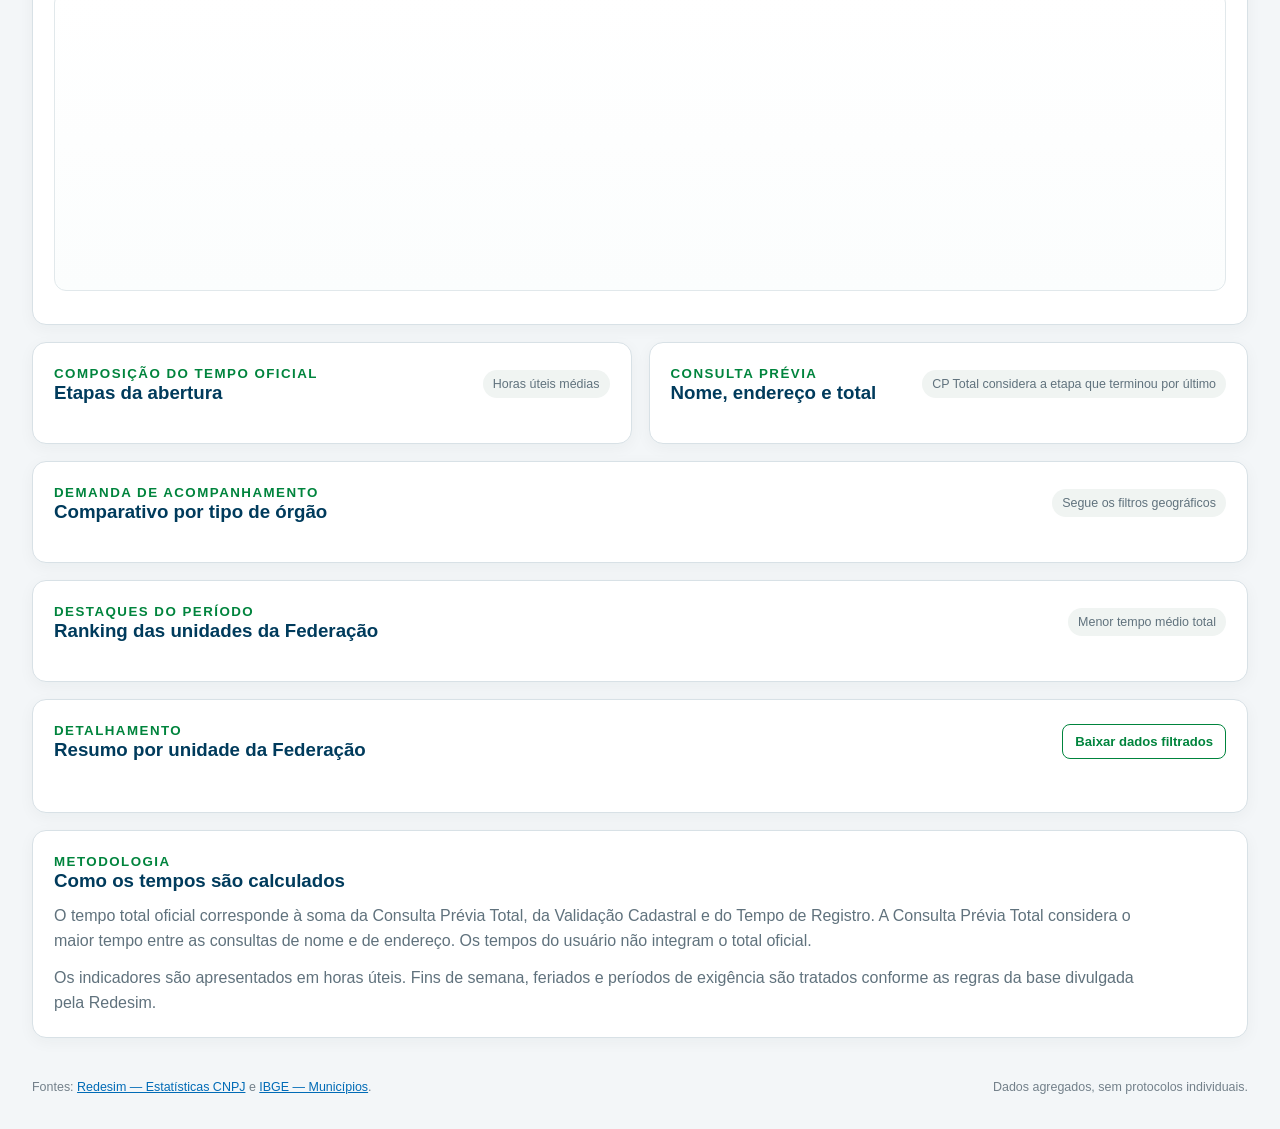
==== commit 63d6eeeb: "Update index.html" ====
--- a/index.html
+++ b/index.html
@@ -5,7 +5,7 @@
   <meta name="viewport" content="width=device-width,initial-scale=1">
   <meta name="description" content="Painel de Tempos de Abertura de Empresas da Jucepar">
   <title>PAINEL DE TEMPOS DE ABERTURA DE EMPRESAS — Jucepar</title>
-  <link rel="stylesheet" href="estilos.css?v=1.9">
+  <link rel="stylesheet" href="estilos.css?v=2.0">
 </head>
 <body>
   <header class="topo">
@@ -15,7 +15,21 @@
         <small>Painel de transparência</small>
         <h1>Tempos de Abertura de Empresas</h1>
       </div>
-      <span id="competencia-topo">Julho de 2026</span>
+      <div class="topo-acoes">
+  <span id="competencia-topo">Julho de 2026</span>
+
+  <button id="tela-cheia" class="botao-topo" type="button">
+    ⛶ Tela cheia
+  </button>
+
+  <a
+    class="botao-topo"
+    href="./"
+    target="_blank"
+    rel="noopener noreferrer">
+    ↗ Abrir em nova janela
+  </a>
+</div>
     </div>
   </header>
 
@@ -125,6 +139,6 @@
   </footer>
 
   <script src="painel.js?v=1.9" defer></script>
-  <script src="comparacao.js?v=1.9" defer></script>
+  <script src="comparacao.js?v=2.0" defer></script>
 </body>
 </html>
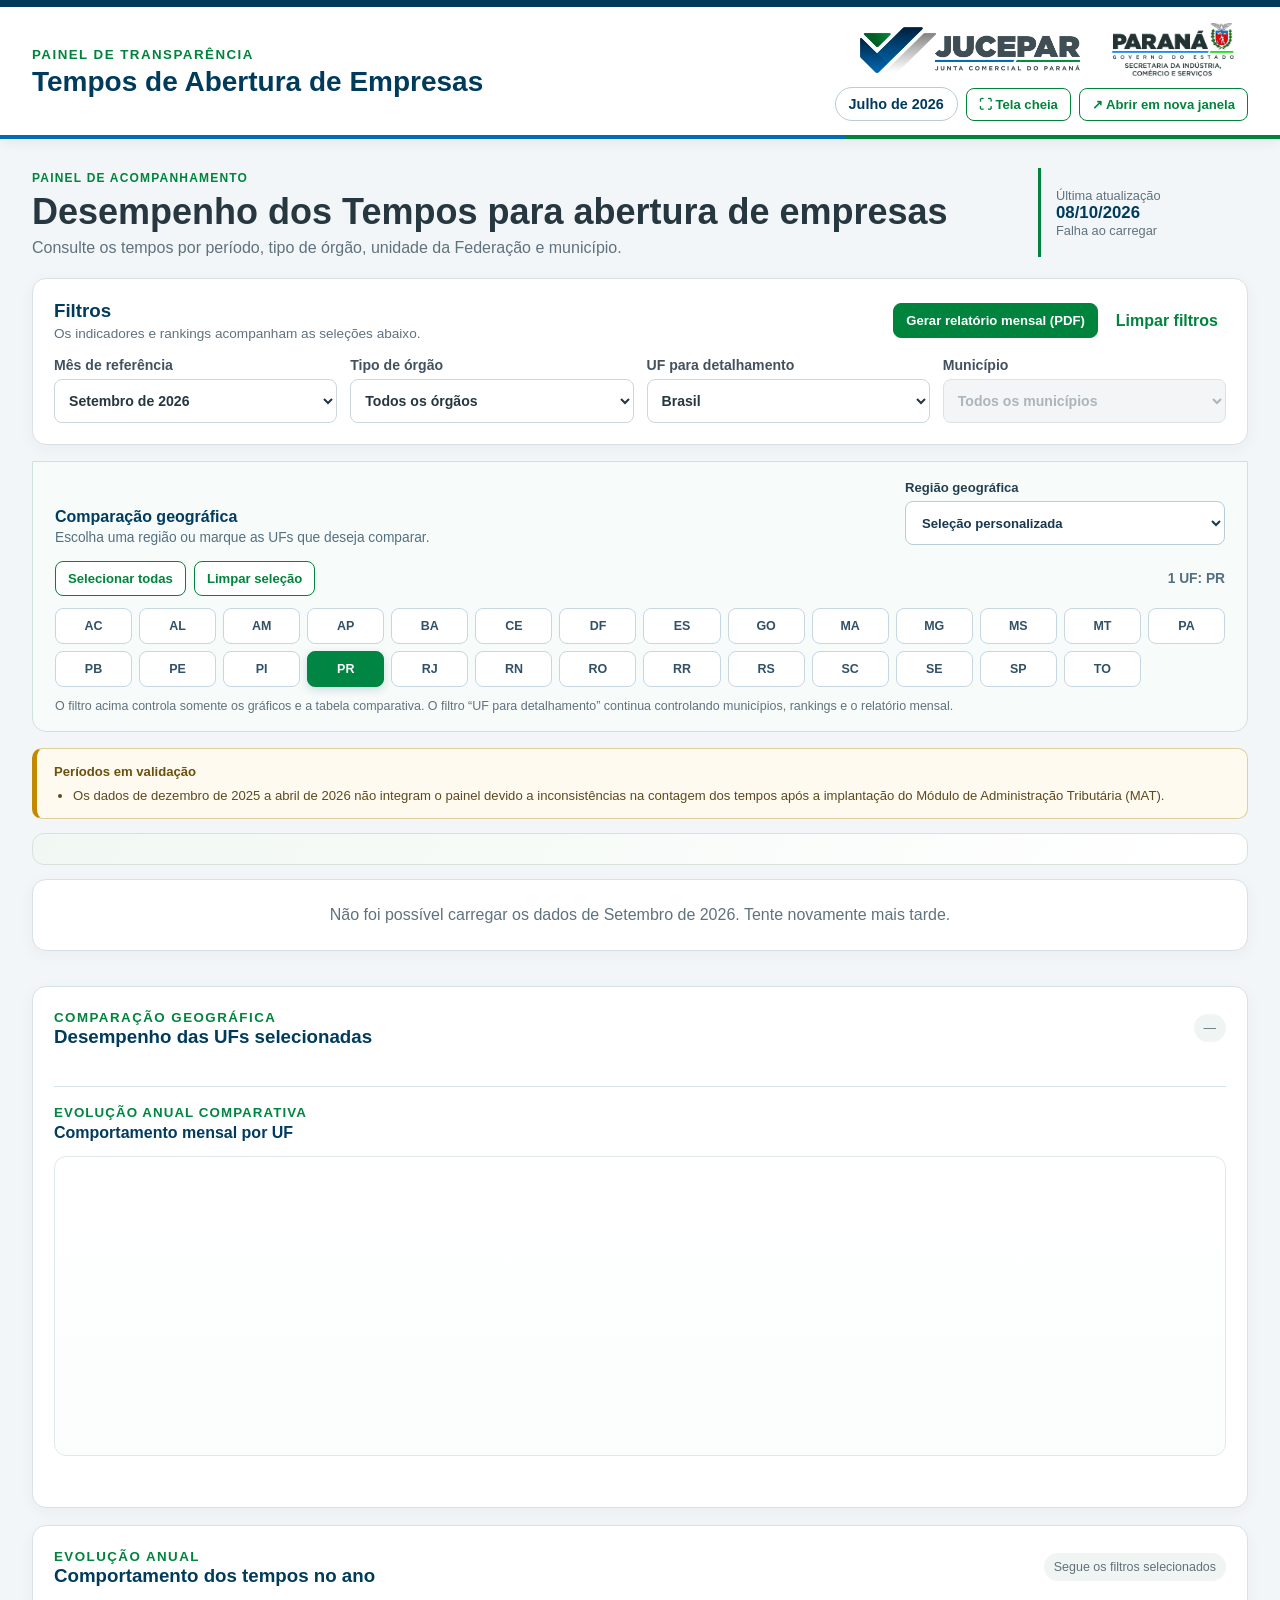
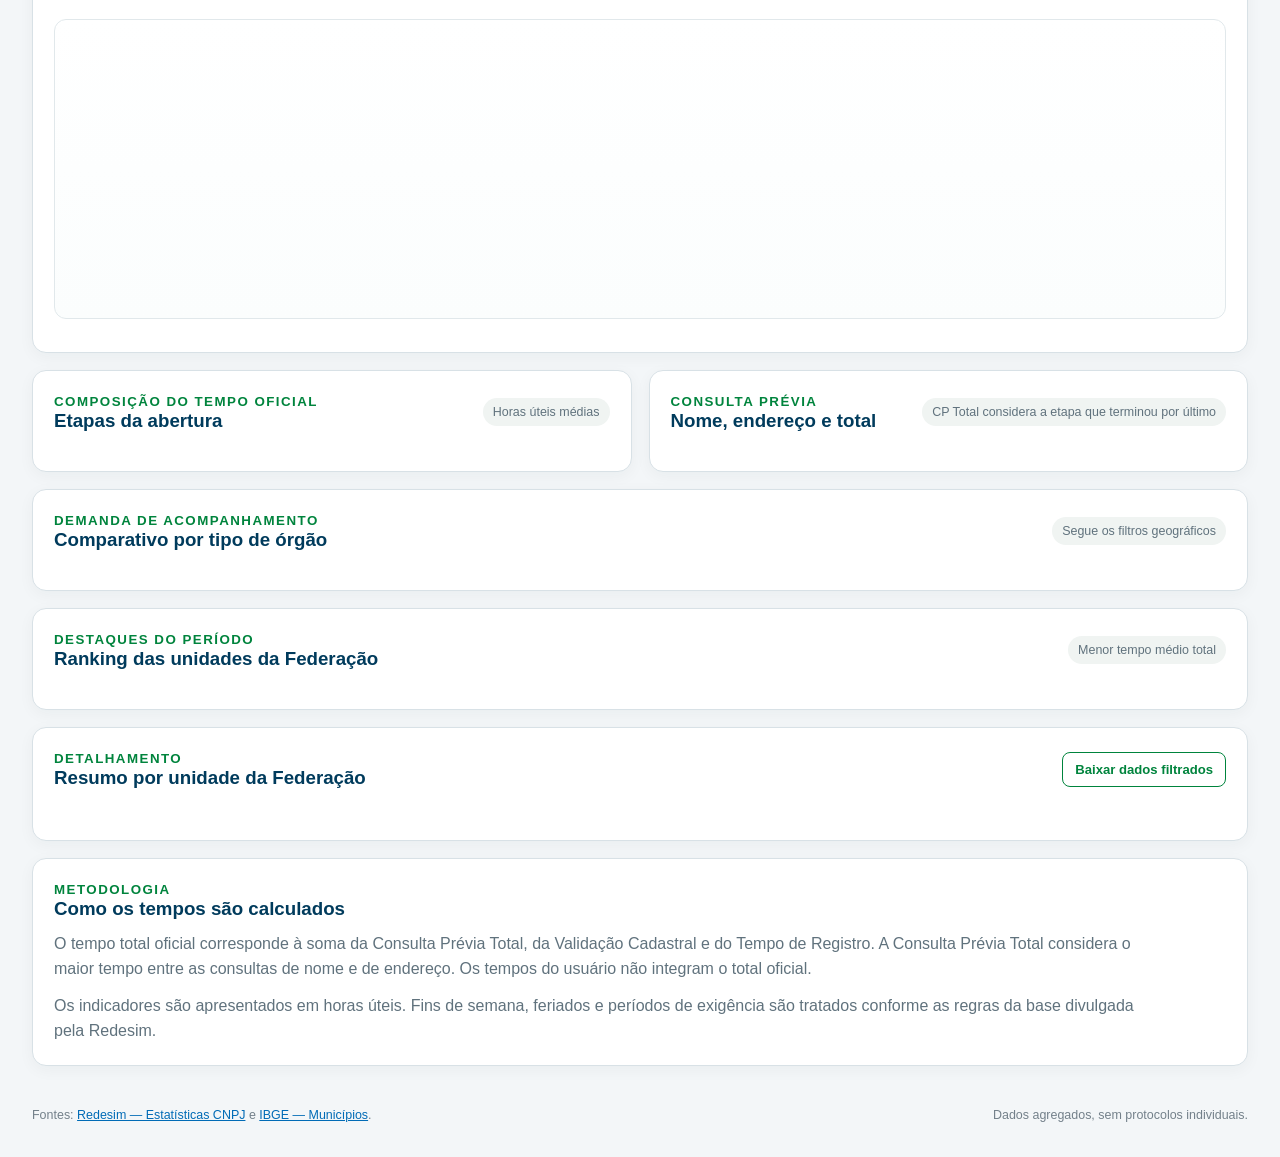
==== commit bf1c5638: "Inclui marcas institucionais no cabeçalho do painel" ====
--- a/index.html
+++ b/index.html
@@ -5,15 +5,18 @@
   <meta name="viewport" content="width=device-width,initial-scale=1">
   <meta name="description" content="Painel de Tempos de Abertura de Empresas da Jucepar">
   <title>PAINEL DE TEMPOS DE ABERTURA DE EMPRESAS — Jucepar</title>
-  <link rel="stylesheet" href="estilos.css?v=2.0">
+  <link rel="stylesheet" href="estilos.css?v=2.1">
 </head>
 <body>
   <header class="topo">
     <div class="topo-interno">
-      <img src="imagens/jucepar-logo-horizontal.png" alt="Jucepar — Junta Comercial do Paraná">
-      <div>
+      <div class="topo-titulo">
         <small>Painel de transparência</small>
         <h1>Tempos de Abertura de Empresas</h1>
+      </div>
+      <div class="topo-marcas" aria-label="Jucepar e Secretaria da Indústria, Comércio e Serviços">
+        <img class="logo-jucepar" src="imagens/jucepar-logo-horizontal.png" alt="Jucepar — Junta Comercial do Paraná">
+        <img class="logo-seic" src="imagens/logo-seic.svg" alt="Governo do Paraná — Secretaria da Indústria, Comércio e Serviços">
       </div>
       <div class="topo-acoes">
   <span id="competencia-topo">Julho de 2026</span>
--- a/estilos.css
+++ b/estilos.css
@@ -9,8 +9,59 @@
 button,input,select{font:inherit}.oculto{display:none!important}
 .topo{position:relative;background:#fff;border-top:7px solid var(--azul);border-bottom:4px solid var(--azul2);box-shadow:0 3px 12px #15364712}
 .topo:after{content:"";position:absolute;right:0;bottom:-4px;width:34%;height:4px;background:var(--verde)}
-.topo-interno{max-width:1440px;margin:auto;padding:14px 32px;display:flex;align-items:center;gap:22px}
-.topo img{width:235px;height:72px;object-fit:contain;object-position:left;padding-right:22px;border-right:1px solid #d7e0e5}
+.topo-interno{max-width:1440px;margin:auto;padding:14px 32px;display:grid;grid-template-columns:minmax(320px,1fr) auto;grid-template-areas:"titulo marcas" "titulo acoes";align-items:center;gap:8px 24px}
+.topo-titulo{grid-area:titulo}
+.topo-marcas{grid-area:marcas;display:flex;align-items:center;justify-content:flex-end;gap:18px}
+.topo-marcas img{display:block;padding:0;border:0;object-fit:contain;object-position:center}
+.topo-marcas .logo-jucepar{width:220px;height:58px}
+.topo-marcas .logo-seic{width:150px;height:58px}
+.topo-acoes {
+  grid-area: acoes;
+  margin-left: auto;
+  display: flex;
+  align-items: center;
+  justify-content: flex-end;
+  gap: 8px;
+  flex-wrap: wrap;
+}
+
+.topo-acoes > span {
+  border: 1px solid #b9cbd5;
+  border-radius: 99px;
+  padding: 8px 13px;
+  color: var(--azul);
+  font-weight: 700;
+  font-size: .9rem;
+  white-space: nowrap;
+}
+
+.botao-topo {
+  border: 1px solid var(--verde);
+  border-radius: 8px;
+  padding: 8px 12px;
+  background: #fff;
+  color: var(--verde);
+  font-size: .82rem;
+  font-weight: 700;
+  text-decoration: none;
+  cursor: pointer;
+  white-space: nowrap;
+}
+
+.botao-topo:hover {
+  background: #eef8f1;
+}
+
+html:fullscreen {
+  overflow: auto;
+  background: var(--fundo);
+}
+
+html:fullscreen .pagina,
+html:fullscreen .topo-interno,
+html:fullscreen .rodape {
+  max-width: 1600px;
+}
 .topo small,.cabecalho-caixa small,.metodologia small{color:var(--verde);font-weight:800;text-transform:uppercase;letter-spacing:.11em}
 .topo h1{margin:3px 0 0;color:var(--azul);font-size:1.75rem}
 .topo-interno>span{margin-left:auto;border:1px solid #b9cbd5;border-radius:99px;padding:8px 13px;color:var(--azul);font-weight:700;font-size:.9rem}
@@ -54,8 +105,12 @@
 .estado-vazio{padding:26px;text-align:center;color:var(--muted)}.indicadores>.estado-vazio{grid-column:1/-1}.estado-vazio-principal{display:grid;gap:8px;justify-items:center;background:#fff;border:1px solid var(--linha);border-left:5px solid var(--oab);border-radius:14px;box-shadow:var(--sombra)}.estado-vazio-principal strong{color:var(--azul);font-size:1.05rem}.estado-vazio-principal span{max-width:720px;line-height:1.45}.tabela-wrap td>.estado-vazio{white-space:normal}
 .conversor{max-width:980px;margin:auto;padding:30px 24px}.aviso{padding:18px 22px;margin-bottom:17px;border-left:4px solid var(--verde);background:#eaf5ee}.aviso p{margin:5px 0 0;line-height:1.5}.passo{display:grid;grid-template-columns:48px 1fr;gap:18px}.passo>span{width:42px;height:42px;border-radius:50%;display:grid;place-items:center;background:var(--azul);color:#fff;font-size:1.2rem;font-weight:800}.passo h2,.conversor .caixa>h2{margin:0 0 6px;color:var(--azul)}.passo p{margin:0 0 15px;color:var(--muted)}.linha-campos{display:grid;grid-template-columns:1fr 1fr;gap:14px;max-width:460px}.arquivo{display:inline-block;border:1px dashed var(--verde);padding:15px;border-radius:8px;color:var(--verde);cursor:pointer}.arquivo input{display:none}.resultado{margin-top:18px;padding:17px;border-radius:9px;background:#eff8f2}.resultado.erro{background:#fff0f0;color:#8a2222}.resultado h3{margin:0 0 10px}.resultado dl{display:grid;grid-template-columns:repeat(4,1fr);gap:10px}.resultado dt{font-size:.72rem;color:var(--muted)}.resultado dd{margin:2px 0 0;font-size:1.2rem;font-weight:800}.resultado .acoes{display:flex;gap:10px;flex-wrap:wrap;margin-top:14px}.conversor ol{line-height:1.8}code{background:#edf1f3;padding:2px 5px;border-radius:4px}
 @media(max-width:1180px){.indicadores{grid-template-columns:repeat(3,1fr)}.ranking{grid-template-columns:repeat(3,1fr)}}
-@media(max-width:800px){.topo-interno,.pagina{padding-left:18px;padding-right:18px}.topo-interno{flex-wrap:wrap}.topo img{width:190px;height:52px}.topo-interno>div{order:3;width:100%}.topo-interno>span{margin-left:0}.apresentacao{flex-direction:column}.grade-filtros,.indicadores{grid-template-columns:repeat(2,1fr)}.ranking{grid-template-columns:repeat(2,1fr)}.duas-colunas{grid-template-columns:1fr}.recorte{align-items:flex-start;flex-direction:column}.cabecalho-caixa{align-items:flex-start;flex-direction:column}.acoes-cabecalho,.acoes-filtros{width:100%;justify-content:flex-start}.resultado dl{grid-template-columns:repeat(2,1fr)}.grafico-linha{padding:4px;overflow-x:auto}.grafico-linha svg{min-width:720px}}
-@media(max-width:520px){.topo h1{font-size:1.35rem}.apresentacao h2{font-size:1.75rem}.grade-filtros,.indicadores,.ranking{grid-template-columns:1fr}.caixa{padding:16px}.rodape{flex-direction:column;gap:6px}.linha-campos{grid-template-columns:1fr}.resultado dl{grid-template-columns:1fr}.passo{grid-template-columns:1fr}.passo>span{width:34px;height:34px;font-size:1rem}}
+@media(max-width:800px){.topo-interno,.pagina{padding-left:18px;padding-right:18px}.topo-interno{grid-template-columns:1fr;grid-template-areas:"titulo" "marcas" "acoes";gap:10px}.topo-marcas,.topo-acoes{justify-content:flex-start}.topo-marcas .logo-jucepar{width:180px;height:48px}.topo-marcas .logo-seic{width:125px;height:48px}.apresentacao{flex-direction:column}.grade-filtros,.indicadores{grid-template-columns:repeat(2,1fr)}.ranking{grid-template-columns:repeat(2,1fr)}.duas-colunas{grid-template-columns:1fr}.recorte{align-items:flex-start;flex-direction:column}.cabecalho-caixa{align-items:flex-start;flex-direction:column}.acoes-cabecalho,.acoes-filtros{width:100%;justify-content:flex-start}.resultado dl{grid-template-columns:repeat(2,1fr)}.grafico-linha{padding:4px;overflow-x:auto}.grafico-linha svg{min-width:720px}.topo-acoes {
+  width: 100%;
+  margin-left: 0;
+  justify-content: flex-start;
+}}
+@media(max-width:520px){.topo-marcas{gap:8px;flex-wrap:wrap}.topo-marcas .logo-jucepar{width:150px;height:42px}.topo-marcas .logo-seic{width:108px;height:42px}.topo h1{font-size:1.35rem}.apresentacao h2{font-size:1.75rem}.grade-filtros,.indicadores,.ranking{grid-template-columns:1fr}.caixa{padding:16px}.rodape{flex-direction:column;gap:6px}.linha-campos{grid-template-columns:1fr}.resultado dl{grid-template-columns:1fr}.passo{grid-template-columns:1fr}.passo>span{width:34px;height:34px;font-size:1rem}}
 
 
 /* Comparação geográfica por regiões e múltiplas UFs */
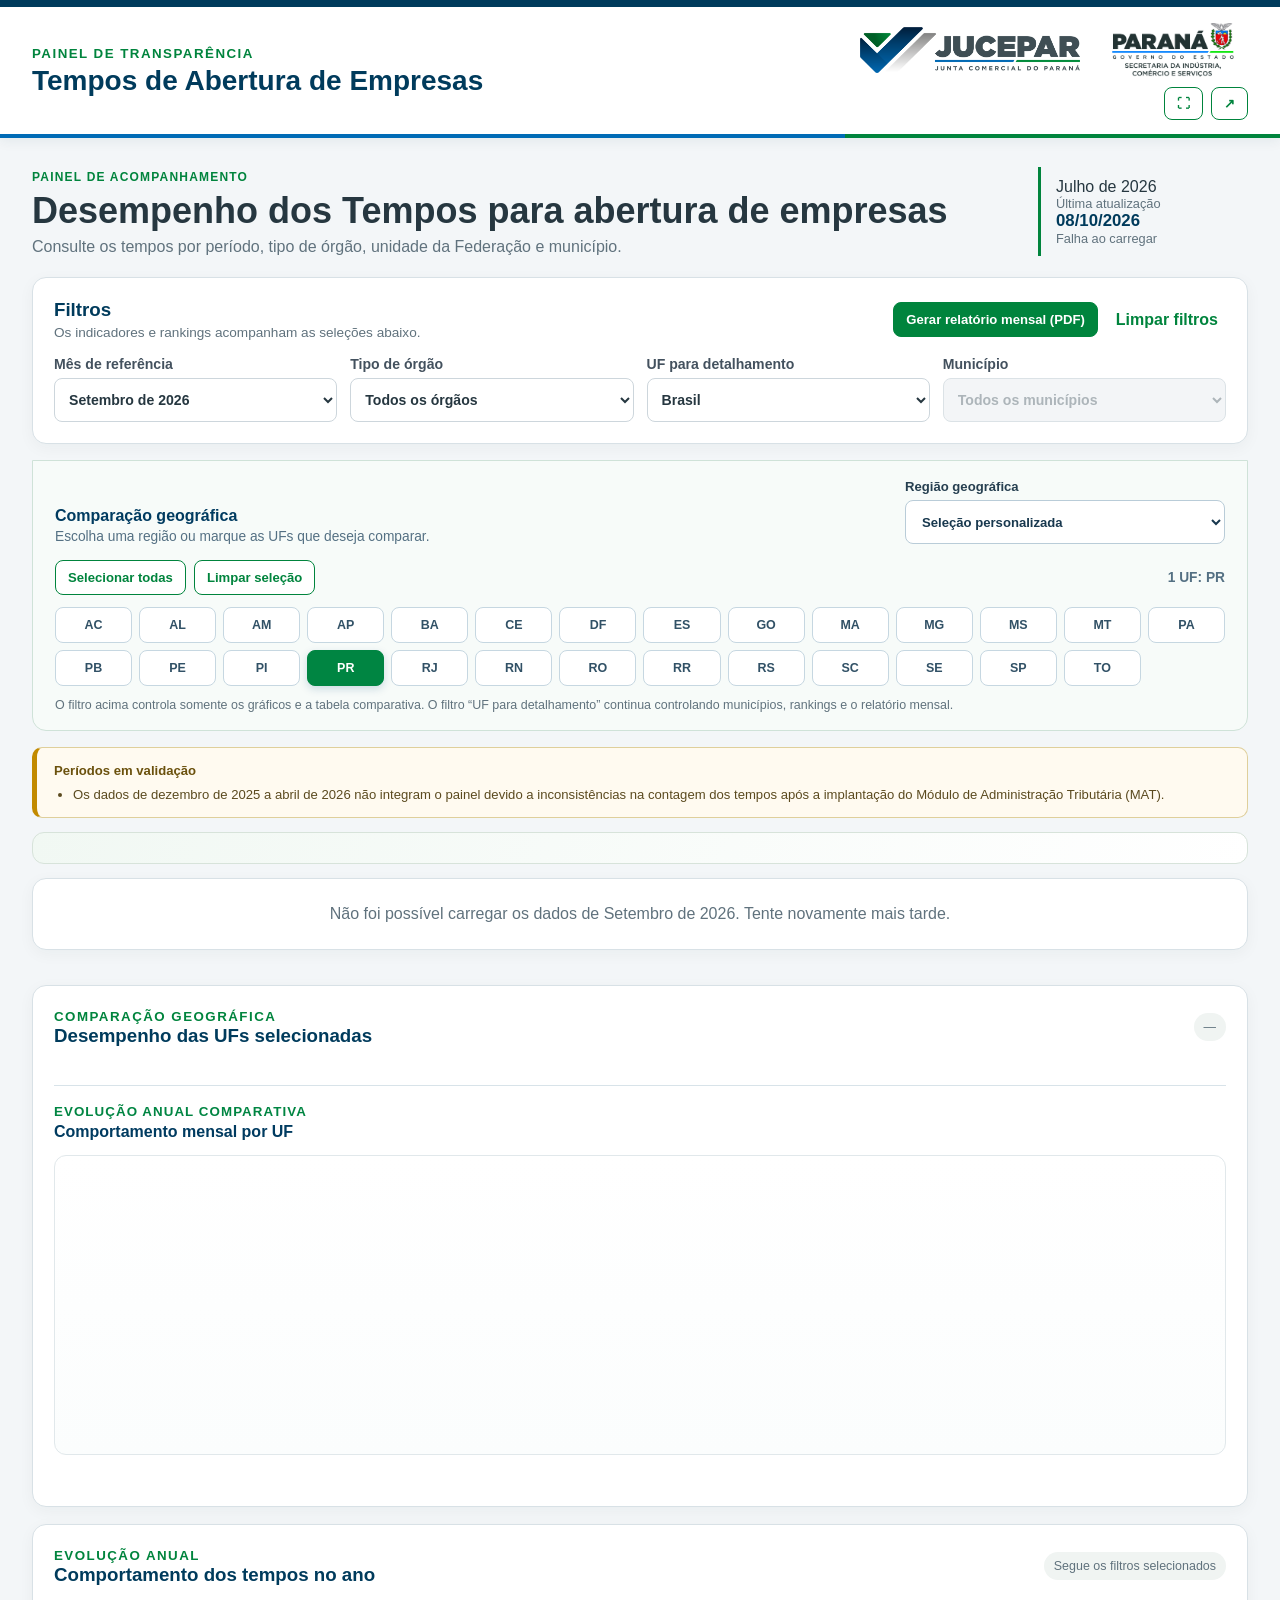
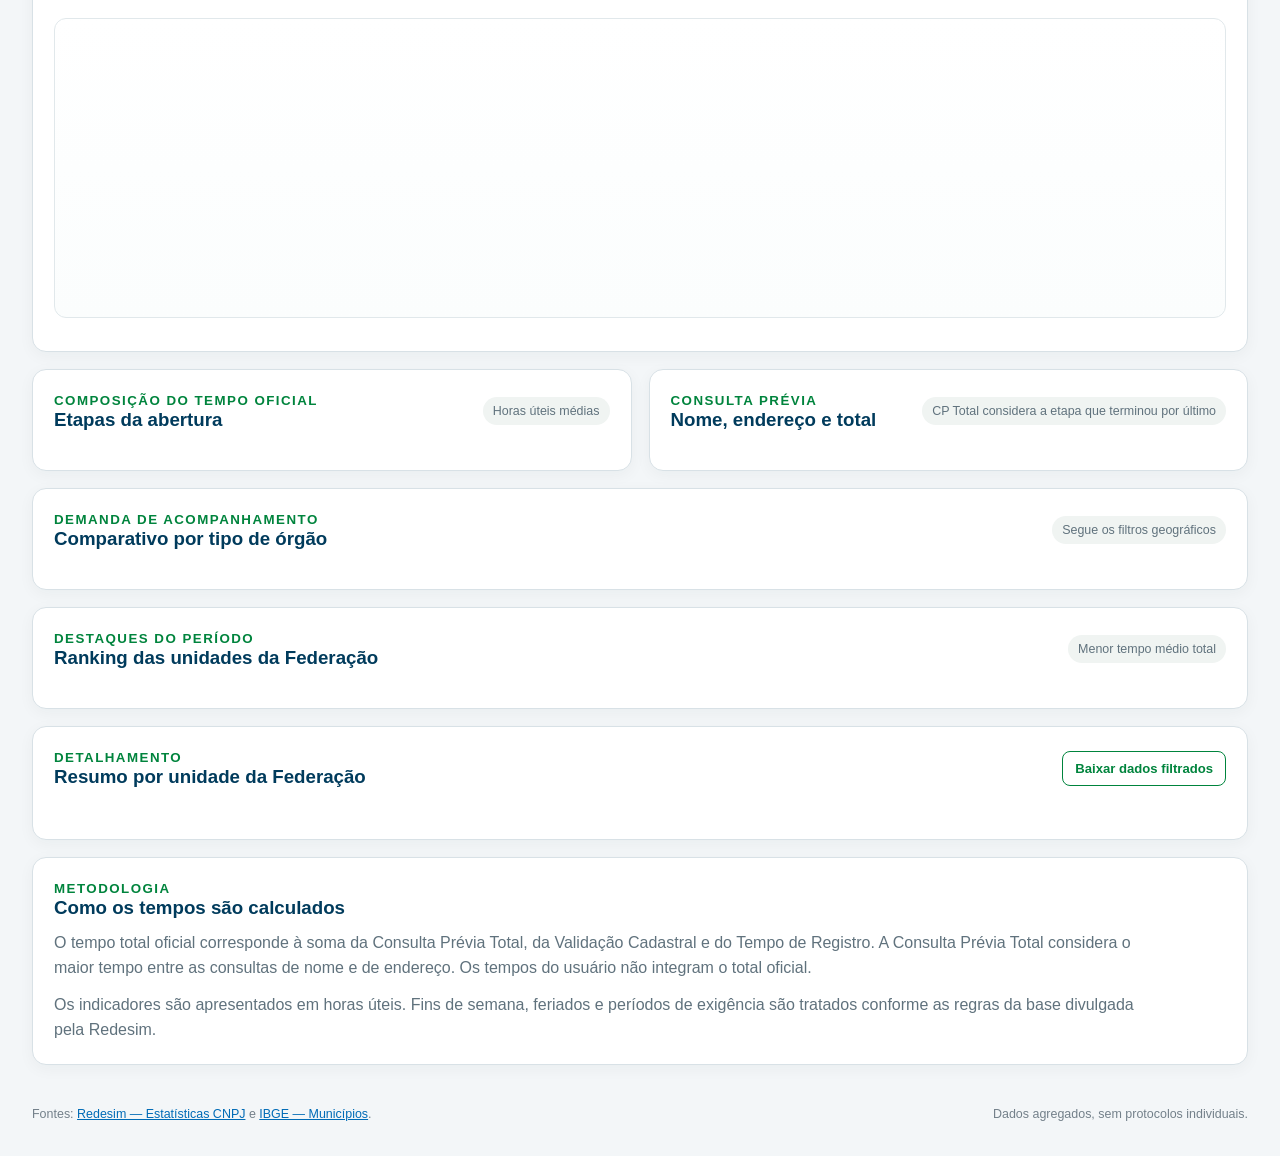
==== commit 454ad3af: "Reorganiza cabeçalho e ações do painel" ====
--- a/index.html
+++ b/index.html
@@ -5,7 +5,7 @@
   <meta name="viewport" content="width=device-width,initial-scale=1">
   <meta name="description" content="Painel de Tempos de Abertura de Empresas da Jucepar">
   <title>PAINEL DE TEMPOS DE ABERTURA DE EMPRESAS — Jucepar</title>
-  <link rel="stylesheet" href="estilos.css?v=2.1">
+  <link rel="stylesheet" href="estilos.css?v=2.2">
 </head>
 <body>
   <header class="topo">
@@ -18,21 +18,14 @@
         <img class="logo-jucepar" src="imagens/jucepar-logo-horizontal.png" alt="Jucepar — Junta Comercial do Paraná">
         <img class="logo-seic" src="imagens/logo-seic.svg" alt="Governo do Paraná — Secretaria da Indústria, Comércio e Serviços">
       </div>
-      <div class="topo-acoes">
-  <span id="competencia-topo">Julho de 2026</span>
-
-  <button id="tela-cheia" class="botao-topo" type="button">
-    ⛶ Tela cheia
-  </button>
-
-  <a
-    class="botao-topo"
-    href="./"
-    target="_blank"
-    rel="noopener noreferrer">
-    ↗ Abrir em nova janela
-  </a>
-</div>
+      <div class="topo-acoes" aria-label="Ações de visualização">
+        <button id="tela-cheia" class="botao-topo botao-icone" type="button" title="Abrir em tela cheia" aria-label="Abrir em tela cheia">
+          <span aria-hidden="true">⛶</span>
+        </button>
+        <a class="botao-topo botao-icone" href="./" target="_blank" rel="noopener noreferrer" title="Abrir em nova janela" aria-label="Abrir em nova janela">
+          <span aria-hidden="true">↗</span>
+        </a>
+      </div>
     </div>
   </header>
 
@@ -44,6 +37,7 @@
         <p>Consulte os tempos por período, tipo de órgão, unidade da Federação e município.</p>
       </div>
       <aside>
+        <span id="competencia-topo" class="competencia-atual">Julho de 2026</span>
         <small>Última atualização</small>
         <strong id="atualizacao">—</strong>
         <small id="status-dados">Carregando dados</small>
@@ -141,7 +135,7 @@
     <span>Dados agregados, sem protocolos individuais.</span>
   </footer>
 
-  <script src="painel.js?v=1.9" defer></script>
+  <script src="painel.js?v=2.0" defer></script>
   <script src="comparacao.js?v=2.0" defer></script>
 </body>
 </html>
